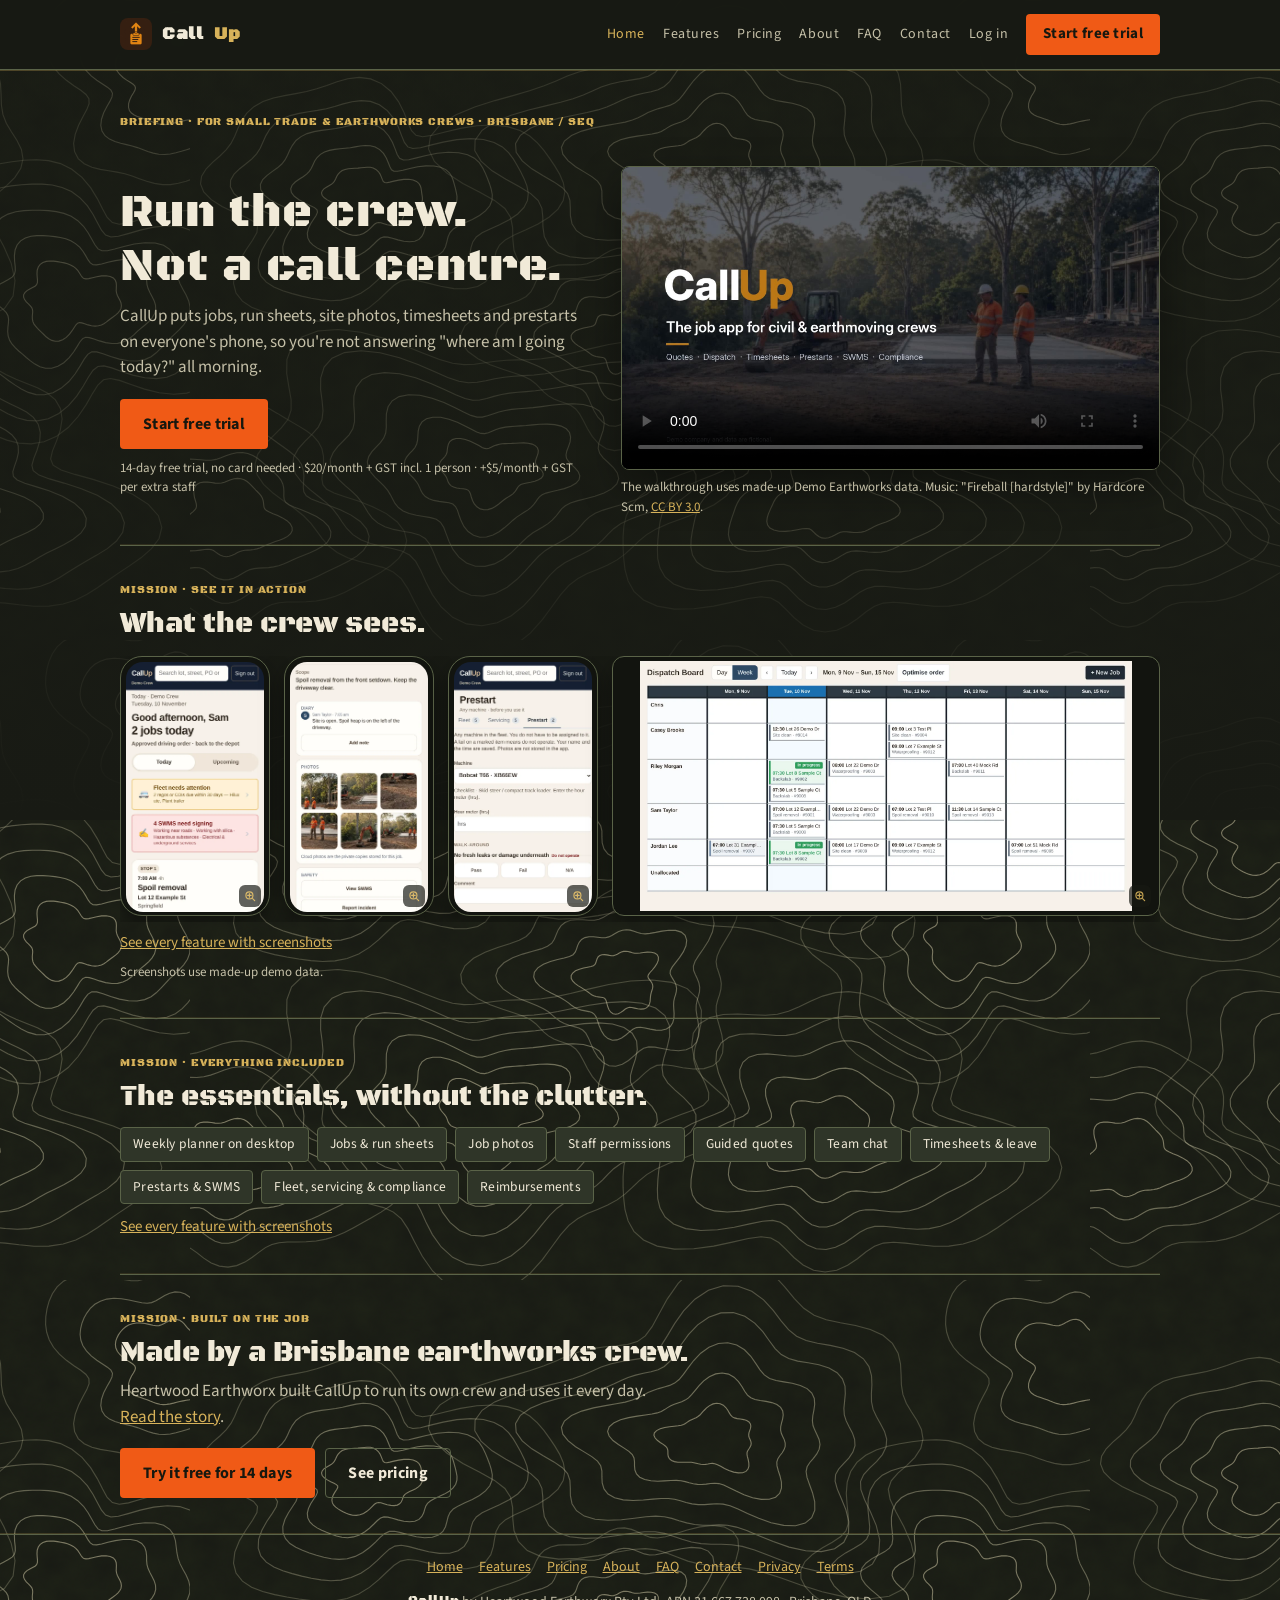
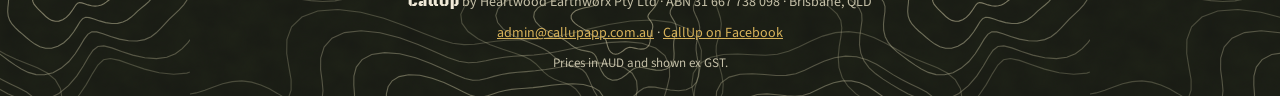
==== index.html @ 31708dbd "Swap the hero video music for a licensed hardstyle track Keep the existing 1080p picture, captions, " ====
<!doctype html><html lang="en-AU"><head><meta charset="utf-8"><meta name="viewport" content="width=device-width,initial-scale=1">
<title>CallUp | Jobs app for trade &amp; earthworks crews | Brisbane</title><meta name="description" content="Phone-first jobs app for small trade and earthworks crews in Brisbane and SEQ. Weekly planning on desktop, jobs, run sheets, photos, timesheets, prestarts and SWMS. $20/month + GST, 14-day free trial."><link rel="canonical" href="https://callupapp.com.au/">
<meta name="theme-color" content="#181a14"><link rel="icon" href="/favicon.ico" sizes="any"><link rel="icon" type="image/png" href="/favicon.png"><link rel="apple-touch-icon" href="/apple-touch-icon.png">
<meta property="og:type" content="website"><meta property="og:site_name" content="CallUp"><meta property="og:title" content="CallUp | Jobs app for trade &amp; earthworks crews | Brisbane"><meta property="og:description" content="Phone-first jobs app for small trade and earthworks crews in Brisbane and SEQ. Weekly planning on desktop, jobs, run sheets, photos, timesheets, prestarts and SWMS. $20/month + GST, 14-day free trial."><meta property="og:url" content="https://callupapp.com.au/"><meta property="og:image" content="https://callupapp.com.au/assets/og-cover.png"><meta property="og:image:width" content="1640"><meta property="og:image:height" content="624"><meta property="og:locale" content="en_AU"><meta name="twitter:card" content="summary_large_image">
<link rel="stylesheet" href="/assets/style.css?v=tactical2"></head><body>
<header><nav class="nav" aria-label="Main"><a class="brand" href="/"><img src="/assets/logo-256.png" alt="" width="32" height="32">Call<span>Up</span></a><span class="spacer"></span><button class="menu-btn" aria-expanded="false" aria-controls="navlinks" onclick="var n=document.getElementById('navlinks');n.classList.toggle('open');this.setAttribute('aria-expanded',n.classList.contains('open'))">Menu</button><div class="nav-links" id="navlinks"><a class="nav-link" href="/" aria-current=page>Home</a><a class="nav-link" href="/features/">Features</a><a class="nav-link" href="/pricing/">Pricing</a><a class="nav-link" href="/about/">About</a><a class="nav-link" href="/faq/">FAQ</a><a class="nav-link" href="/contact/">Contact</a><a class="nav-link" href="https://app.callupapp.com.au/">Log in</a><a class="btn btn-primary btn-sm" href="https://app.callupapp.com.au/">Start free trial</a></div></nav></header>
<main><div class="wrap">
<section class="hero" id="top"><p class="eyebrow">Briefing · For small trade &amp; earthworks crews · Brisbane / SEQ</p><div><h1>Run the crew.<br>Not a call centre.</h1><p class="lead">CallUp puts jobs, run sheets, site photos, timesheets and prestarts on everyone's phone, so you're not answering "where am I going today?" all morning.</p><div class="cta-row"><a class="btn btn-primary" href="https://app.callupapp.com.au/">Start free trial</a></div><p class="small-note">14-day free trial, no card needed · $20/month + GST incl. 1 person · +$5/month + GST per extra staff</p></div><div class="hero-video" id="watch"><div class="video-frame"><video controls playsinline preload="metadata" poster="/assets/callup-overview-poster.jpg" width="1920" height="1080" aria-label="CallUp overview video, two minutes 51 seconds. Uses made-up Demo Earthworks data."><source src="/assets/callup-overview.mp4?v=hardstyle1" type="video/mp4"><track kind="captions" src="/assets/callup-overview.vtt" srclang="en" label="English" default><a href="/assets/callup-overview.mp4?v=hardstyle1">Download the CallUp overview video</a>.</video></div><p class="small-note">The walkthrough uses made-up Demo Earthworks data. Music: &quot;Fireball [hardstyle]&quot; by Hardcore Scm, <a href="https://creativecommons.org/licenses/by/3.0/" rel="license">CC BY 3.0</a>.</p></div></section>
<section id="screens" class="section-rule"><p class="eyebrow">Mission · See it in action</p><h2>What the crew sees.</h2><div class="shot-row"><figure class="shot phone " data-zoom data-zoom-title="Jobs &amp; run sheets"><div class="frame"><img src="/assets/shots/today.webp" alt="CallUp screenshot. Today screen on the phone: the day's jobs in order, with fleet and SWMS reminders." width="600" height="1298" loading="lazy" decoding="async"></div><p class="feat-deep">Each job keeps the details, address and scope in one place. The day's run sheet is on every phone, in order, so the crew can see the jobs they are on and where they are going. The Today screen can also show fleet and SWMS reminders.</p></figure><figure class="shot phone " data-zoom data-zoom-title="Job photos"><div class="frame"><img src="/assets/shots/photos.webp" alt="CallUp screenshot. A job's details with its site photos." width="600" height="1298" loading="lazy" decoding="async"></div><p class="feat-deep">Take photos on site from the phone and they stay with that job, rather than in someone's camera roll. Thumbnails show on the job record, and you can tap one to open it full size.</p></figure><figure class="shot phone " data-zoom data-zoom-title="Prestarts &amp; SWMS"><div class="frame"><img src="/assets/shots/prestart.webp" alt="CallUp screenshot. Prestart checklist for a machine: pass, fail or N/A." width="600" height="1298" loading="lazy" decoding="async"></div><p class="feat-deep">Prestart checks are done in the app against a machine, with pass, fail or not applicable on each item. A fail on a marked item means do not operate. SWMS documents can be read and signed on the phone, and the records stay in one place.</p></figure><figure class="shot desk row-desk" data-zoom data-zoom-title="Weekly planner on desktop"><div class="frame"><img src="/assets/shots/planner.webp" alt="CallUp screenshot. Weekly planner on desktop: crew down the side, days across the top." width="1600" height="814" loading="lazy" decoding="async"></div><p class="feat-deep">From the office computer, the weekly planner shows the crew down the side and the days of the week across the top. You assign jobs, people and machines to each day. Changes show up on everyone's phone.</p></figure></div><p class="shots-more"><a href="/features/">See every feature with screenshots</a></p><p class="small-note shots-note">Screenshots use made-up demo data.</p></section>
<section class="section-rule"><p class="eyebrow">Mission · Everything included</p><h2>The essentials, without the clutter.</h2><ul class="feat-chips"><li><a href="/features/#planner">Weekly planner on desktop</a></li><li><a href="/features/#jobs">Jobs &amp; run sheets</a></li><li><a href="/features/#photos">Job photos</a></li><li><a href="/features/#permissions">Staff permissions</a></li><li><a href="/features/#quotes">Guided quotes</a></li><li><a href="/features/#chat">Team chat</a></li><li><a href="/features/#timesheets">Timesheets &amp; leave</a></li><li><a href="/features/#prestarts">Prestarts &amp; SWMS</a></li><li><a href="/features/#fleet">Fleet, servicing &amp; compliance</a></li><li><a href="/features/#reimbursements">Reimbursements</a></li></ul><p class="shots-more"><a href="/features/">See every feature with screenshots</a></p></section>
<section class="section-rule"><p class="eyebrow">Mission · Built on the job</p><h2>Made by a Brisbane earthworks crew.</h2><p class="lead">Heartwood Earthworx built CallUp to run its own crew and uses it every day. <a href="/about/">Read the story</a>.</p><div class="cta-row"><a class="btn btn-primary" href="https://app.callupapp.com.au/">Try it free for 14 days</a><a class="btn btn-ghost" href="/pricing/">See pricing</a></div></section></div></main>
<footer class="foot"><div class="wrap"><nav aria-label="Footer"><a href="/">Home</a><a href="/features/">Features</a><a href="/pricing/">Pricing</a><a href="/about/">About</a><a href="/faq/">FAQ</a><a href="/contact/">Contact</a><a href="/privacy/">Privacy</a><a href="/terms/">Terms</a></nav>
<p style="margin-top:14px"><strong>CallUp</strong> by Heartwood Earthworx Pty Ltd · ABN 31 667 738 098 · Brisbane, QLD</p><p><a href="mailto:admin@callupapp.com.au">admin@callupapp.com.au</a> · <a href="https://www.facebook.com/profile.php?id=61596505461475" rel="noopener">CallUp on Facebook</a></p><p class="small-note">Prices in AUD and shown ex GST.</p></div></footer>
<script src="/assets/site.js?v=hover1" defer></script></body></html>
---- assets/style.css ----
@font-face{font-family:"Black Ops One";font-style:normal;font-weight:400;font-display:swap;src:url("/assets/fonts/black-ops-one.woff2") format("woff2")}
@font-face{font-family:"Source Sans 3";font-style:normal;font-weight:400 700;font-display:swap;src:url("/assets/fonts/source-sans-3.woff2") format("woff2")}
@font-face{font-family:"Source Sans 3";font-style:italic;font-weight:400;font-display:swap;src:url("/assets/fonts/source-sans-3-italic.woff2") format("woff2")}
:root{--bg:#181a14;--panel:#24281e;--panel2:#2f3528;--line:#5a6348;--text:#f1ead8;--muted:#c5c0a8;--accent:#f05a16;--accent2:#d7b25a;--green:#8aa35a;--brass:#d7b25a;--olive:#3f4732}
*{box-sizing:border-box;margin:0;padding:0}
html{scroll-behavior:smooth}
body{background-color:var(--bg);background-image:linear-gradient(180deg,rgba(24,26,20,.42) 0%,rgba(24,26,20,.62) 520px,var(--bg) 820px),url("/assets/topo.svg"),url("/assets/camo.svg");background-repeat:no-repeat,repeat,repeat;background-size:100% 820px,900px 640px,400px 400px;background-position:top center,top center,0 0;color:var(--text);font:16px/1.5 "Source Sans 3",-apple-system,BlinkMacSystemFont,"Segoe UI",Roboto,Helvetica,Arial,sans-serif}
a{color:var(--accent2)}
img{max-width:100%;display:block}
.wrap{max-width:1080px;margin:0 auto;padding:0 20px}
section{padding:36px 0}
h1,h2,h3,.brand{font-family:"Black Ops One","Arial Black",system-ui,sans-serif;font-weight:400}h1{font-size:clamp(26px,4.4vw,40px);line-height:1.2;letter-spacing:.02em}
h2{font-size:clamp(20px,3vw,28px);line-height:1.2;margin-bottom:8px}
h3{font-size:17px;margin-bottom:6px}
.lead{color:var(--muted);font-size:17px;max-width:560px;margin-top:10px}
.center{text-align:center}.center .lead{margin-left:auto;margin-right:auto}
header{position:sticky;top:0;z-index:10;background:rgba(24,26,20,.94);border-bottom:1px solid var(--line);box-shadow:0 1px 0 rgba(215,178,90,.28);backdrop-filter:blur(8px)}
.nav{display:flex;align-items:center;gap:12px;padding:14px 20px;max-width:1080px;margin:0 auto}
.brand{display:flex;align-items:center;gap:10px;font-weight:700;font-size:19px;color:var(--text);text-decoration:none}
.brand img{width:32px;height:32px;border-radius:8px}
.brand span{color:var(--accent2)}
.nav .spacer{flex:1}
.btn{display:inline-block;padding:12px 22px;border-radius:4px;font-weight:700;font-size:16px;text-decoration:none;border:1px solid transparent;cursor:pointer;letter-spacing:.02em}
.btn-primary{background:var(--accent);color:#17180f}
.btn-primary:hover{background:#ff6d2c}
.btn-ghost{border-color:var(--line);color:var(--text)}
.btn-ghost:hover{border-color:var(--accent)}
.btn-sm{padding:8px 16px;font-size:15px}
.cta-row{display:flex;gap:10px;flex-wrap:wrap;margin-top:18px}
.hero{padding:44px 0 28px;display:grid;grid-template-columns:1.1fr .9fr;gap:32px;align-items:center}
.mock{background:var(--panel);border:1px solid var(--line);border-radius:16px;overflow:hidden;box-shadow:0 20px 60px rgba(0,0,0,.4)}
.mock-top{padding:12px 16px;border-bottom:1px solid var(--line);display:flex;justify-content:space-between;font-size:14px;color:var(--muted)}
.mock-job{padding:14px 16px;border-bottom:1px solid var(--line)}
.mock-job:last-child{border-bottom:0}
.mock-job strong{display:block;font-size:15px}
.mock-job small{color:var(--muted);font-size:13px}
.tag{display:inline-block;font-size:11px;font-weight:700;padding:2px 8px;border-radius:20px;background:var(--panel2);color:var(--accent2);margin-bottom:6px;text-transform:uppercase;letter-spacing:.5px}
.tag.green{color:var(--green)}
.grid{display:grid;grid-template-columns:repeat(3,1fr);gap:14px;margin-top:20px}
.card{background:var(--panel);border:1px solid var(--line);border-radius:14px;padding:16px}
.card p{color:var(--muted);font-size:15px}
.card .ico{font-size:26px;margin-bottom:12px}
.steps{display:grid;grid-template-columns:repeat(3,1fr);gap:20px;margin-top:32px}
.step .num{width:36px;height:36px;border-radius:50%;background:var(--accent);color:#23150a;font-weight:700;display:flex;align-items:center;justify-content:center;margin-bottom:14px}
.step p{color:var(--muted);font-size:15px}
.price{max-width:420px;margin:32px auto 0;background:var(--panel);border:1px solid var(--accent);border-radius:16px;padding:32px;text-align:center}
.price .amount{font-size:52px;font-weight:800;letter-spacing:-2px}
.price .per{color:var(--muted);margin-bottom:20px}
.price ul{list-style:none;text-align:left;margin:20px 0 28px}
.price li{padding:8px 0 8px 28px;position:relative;font-size:15px}
.price li::before{content:"✓";position:absolute;left:0;color:var(--green);font-weight:700}
.small-note{font-size:13px;color:var(--muted);margin-top:10px}
details{background:var(--panel);border:1px solid var(--line);border-radius:12px;padding:12px 16px;margin-top:8px}
summary{font-weight:600;cursor:pointer}
details p{color:var(--muted);margin-top:12px;font-size:15px}
.foot{border-top:1px solid var(--line);padding:22px 0;color:var(--muted);font-size:14px;text-align:center}
a:focus-visible,summary:focus-visible,.btn:focus-visible{outline:2px solid var(--accent2);outline-offset:3px;border-radius:6px}
@media(max-width:820px){.hero{grid-template-columns:1fr;padding:28px 0 20px;gap:20px}.grid,.steps{grid-template-columns:1fr}section{padding:28px 0}}

section{scroll-margin-top:88px}.eyebrow{color:var(--accent2);font-size:12px;font-weight:800;letter-spacing:2px;text-transform:uppercase;margin-bottom:8px}.hero h1{font-size:clamp(32px,5vw,52px)}.hero-art{padding:22px;background:linear-gradient(135deg,#3f4732,#1c2018);border:1px solid var(--line);border-radius:20px}.hero-art img{width:140px;margin:0 auto 16px;border-radius:20px}.feature-list{display:grid;gap:8px}.feature-list div{padding:9px 12px;border:1px solid #5a6348;border-radius:10px;color:var(--muted)}.feature-list strong{color:var(--text)}.video-frame{border:1px solid var(--line);border-radius:16px;overflow:hidden;margin-top:14px;background:#000}video{display:block;width:100%;aspect-ratio:16/9}.pricing-layout{display:grid;grid-template-columns:1fr 1fr;gap:28px;align-items:start;margin-top:12px}.price{max-width:none;margin:0;text-align:left}.price .amount{font-size:42px}.pill{display:inline-block;background:#3f4732;color:var(--accent2);border-radius:20px;padding:4px 10px;font-size:13px;margin-bottom:10px}.calc{background:var(--panel2);border-radius:12px;padding:14px;margin:14px 0}label{display:block;font-size:15px;font-weight:600}input{width:100%;padding:12px;margin:10px 0;background:var(--bg);color:var(--text);border:1px solid #6b7554;border-radius:8px;font:inherit}input:focus-visible{outline:2px solid var(--accent)}.line-item{display:flex;justify-content:space-between;gap:12px;font-size:15px;padding:7px 0;color:var(--muted)}.line-item.total{border-top:1px solid #5a6348;margin-top:8px;padding-top:14px;font-size:20px;color:var(--text);font-weight:700}.wide{width:100%;text-align:center}.draft-note{border-left:3px solid var(--accent);padding:10px 14px;background:var(--panel);margin-top:20px;font-size:14px;color:var(--muted)}.payment-note{margin-top:12px;font-size:14px;color:var(--muted)}.section-rule{border-top:1px solid var(--line)}.nav-link{font-size:14px;color:var(--muted);text-decoration:none}.faq-layout{max-width:800px}.foot p+p{margin-top:10px}@media(max-width:650px){.pricing-layout{grid-template-columns:1fr;gap:16px}.nav{gap:10px;padding:12px 16px}.nav-link{display:none}.nav .btn{padding:9px 12px;font-size:13px}.brand{font-size:17px}.brand img{width:28px;height:28px}.hero-art{padding:16px}.price{padding:20px}.hero{gap:18px}.hero-art img{width:96px}.lead{font-size:16px}.cta-row .btn{width:100%;text-align:center}}@media(prefers-reduced-motion:reduce){html{scroll-behavior:auto}}
.nav{flex-wrap:wrap}.nav-links{display:flex;gap:18px;align-items:center}.menu-btn{display:none;background:none;border:1px solid var(--line);color:var(--text);border-radius:8px;padding:8px 12px;font:inherit}
@media(max-width:650px){.menu-btn{display:block}.nav-links{display:none;width:100%;flex-direction:column;align-items:flex-start;padding-top:10px}.nav-links.open{display:flex}.nav-links .nav-link{display:block;font-size:16px}}
.nav-link[aria-current=page]{color:var(--accent2)}
.feature-sec{padding:28px 0;border-top:1px solid var(--line)}.feature-sec p{color:var(--muted);max-width:680px}.feature-sec ul{color:var(--muted);margin:12px 0 0 22px}
.legal h2{font-size:20px;margin-top:22px}.legal p,.legal li{color:var(--muted);max-width:760px}.legal ul{margin-left:22px}
.foot nav a{margin:0 8px}textarea{width:100%;padding:12px;margin:10px 0;background:var(--bg);color:var(--text);border:1px solid #6b7554;border-radius:8px;font:inherit;min-height:110px}
.page-head{padding:32px 0 12px}
/* App screenshots */
.shot{margin:0}
.shot .frame{background:#12140f;border:1px solid var(--line);overflow:hidden;box-shadow:0 10px 24px rgba(0,0,0,.4)}
.shot.phone .frame{border-radius:22px;padding:5px}
.shot.phone .frame img{border-radius:17px;width:100%;height:auto;display:block}
.shot.desk .frame{border-radius:12px;padding:5px}
.shot.desk .frame img{border-radius:8px;width:100%;height:auto;display:block}
.shot figcaption{color:var(--muted);font-size:13px;line-height:1.4;margin-top:8px;text-align:center}
.shots-note{margin-top:8px}
.shots-more{margin-top:10px;font-size:15px}

/* Home: one compact screenshot row */
.shot-row{display:flex;gap:14px;align-items:stretch;margin-top:16px;overflow-x:auto;scroll-snap-type:x mandatory;padding-bottom:6px;-webkit-overflow-scrolling:touch}
.shot-row .shot.phone{flex:0 0 150px;scroll-snap-align:start}
.shot-row .shot.phone .frame{max-height:260px}
.shot-row .shot.phone .frame img{width:100%;height:250px;object-fit:cover;object-position:top center}
.shot-row .shot.row-desk{flex:1 1 280px;min-width:240px;scroll-snap-align:start;display:flex;flex-direction:column}
.shot-row .shot.row-desk .frame{flex:1;display:flex;align-items:center;max-height:260px}
.shot-row .shot.row-desk .frame img{max-height:250px;width:100%;height:auto;object-fit:contain}

/* Features: compact card grid */
.feat-grid{display:grid;grid-template-columns:repeat(3,minmax(0,1fr));gap:14px;margin:8px 0 12px}
.feat-card{background:var(--panel);border:1px solid var(--line);border-radius:14px;padding:12px 12px 14px;display:flex;flex-direction:column;gap:8px;scroll-margin-top:88px}
.feat-card h2{font-size:17px;margin:0;line-height:1.25}
.feat-card p{color:var(--muted);font-size:13.5px;line-height:1.4;margin:0}
.feat-card.wide{grid-column:1/-1}
.feat-shots{display:flex;justify-content:center}
.feat-shots .shot.phone{width:100%;max-width:170px}
.feat-shots .shot.phone .frame{max-height:200px;margin:0 auto}
.feat-shots .shot.phone .frame img{width:100%;height:190px;object-fit:cover;object-position:top center}
.feat-shots.pair{display:grid;grid-template-columns:1fr 1fr;gap:8px;width:100%}
.feat-shots.pair .shot.phone{max-width:none}
.feat-shots.pair .shot.phone .frame img{height:170px}
.feat-shots.desk .shot.desk{width:100%}
.feat-shots.desk .shot.desk .frame{max-height:260px}
.feat-shots.desk .shot.desk .frame img{max-height:250px;width:100%;object-fit:contain;object-position:top center}
.feat-cta{padding:8px 0 20px}

.feat-chips{display:flex;flex-wrap:wrap;gap:8px;list-style:none;margin:14px 0 12px;padding:0}
.feat-chips a{display:block;background:var(--panel);border:1px solid var(--line);border-radius:999px;padding:6px 12px;color:var(--text);text-decoration:none;font-size:13.5px}
.feat-chips a:hover{border-color:var(--accent);color:var(--accent2)}

@media(max-width:820px){
.feat-grid{grid-template-columns:repeat(2,minmax(0,1fr));gap:12px}
.shot-row .shot.phone{flex:0 0 140px}
.shot-row .shot.phone .frame img{height:230px}
.shot-row .shot.row-desk{flex:0 0 70%;min-width:220px}
.feat-shots .shot.phone .frame img{height:170px}
.feat-shots.pair .shot.phone .frame img{height:150px}
.feat-shots.desk .shot.desk .frame img{max-height:180px}
}
@media(max-width:480px){
.feat-grid{gap:10px}
.feat-card{padding:10px 10px 12px}
.feat-card h2{font-size:15px}
.feat-card p{font-size:12.5px}
.feat-shots .shot.phone .frame{max-height:170px}
.feat-shots .shot.phone .frame img{height:160px}
.feat-shots.pair .shot.phone .frame img{height:140px}
.shot-row .shot.phone{flex:0 0 130px}
.shot-row .shot.phone .frame img{height:220px}
}
.foot nav{display:flex;flex-wrap:wrap;justify-content:center;row-gap:6px}

/* Hidden until hover, focus or tap. Must not add height at rest. */
.feat-deep{position:absolute;width:1px;height:1px;padding:0;margin:-1px;overflow:hidden;clip:rect(0,0,0,0);white-space:nowrap;border:0}

/* Discoverable enlarge affordance */
.shot .frame{position:relative;cursor:zoom-in}
.shot .frame::after{content:"";position:absolute;right:8px;bottom:8px;width:22px;height:22px;border-radius:6px;background:rgba(24,26,20,.76) url("data:image/svg+xml;utf8,<svg xmlns='http://www.w3.org/2000/svg' viewBox='0 0 24 24' fill='none' stroke='%23d7b25a' stroke-width='2' stroke-linecap='round' stroke-linejoin='round'><circle cx='11' cy='11' r='6'/><path d='M20 20l-3.5-3.5M11 8v6M8 11h6'/></svg>") center/14px no-repeat;pointer-events:none;opacity:.9}
[data-zoom]{cursor:zoom-in}
[data-zoom]:focus-visible{outline:2px solid var(--accent2);outline-offset:3px;border-radius:14px}

.zoom-back{position:fixed;inset:0;z-index:30;background:rgba(10,12,8,.62);opacity:0;pointer-events:none;border:0;padding:0}
.zoom-back.on{opacity:1}
.zoom-back.on.clickable{pointer-events:auto}
.zoom-pop{position:fixed;z-index:40;width:min(400px,calc(100vw - 24px));max-height:calc(100vh - 24px);overflow:auto;background:var(--panel);border:1px solid var(--line);border-radius:16px;padding:14px;box-shadow:0 24px 64px rgba(0,0,0,.55);color:var(--text);opacity:0;transform:scale(.92);pointer-events:none;transform-origin:center center}
.zoom-pop.on{opacity:1;transform:scale(1);pointer-events:auto}
.zoom-pop.is-desk{width:min(920px,calc(100vw - 24px))}
.zoom-pop.is-pair{width:min(640px,calc(100vw - 24px))}
.zoom-pop .zoom-shots{display:flex;justify-content:center;gap:10px;margin-bottom:10px}
.zoom-pop .zoom-shots.is-pair{display:grid;grid-template-columns:1fr 1fr}
.zoom-pop .zoom-shots img{width:100%;height:auto;max-height:min(48vh,480px);object-fit:contain;border-radius:14px;background:#12140f;border:1px solid var(--line)}
.zoom-pop.is-desk .zoom-shots img{max-height:min(46vh,480px);border-radius:10px}
.zoom-pop h3{font-size:17px;line-height:1.25;margin:0 36px 6px 0}
.zoom-pop .zoom-text{color:var(--muted);font-size:14px;line-height:1.45;margin:0}
.zoom-close{position:absolute;top:8px;right:8px;width:36px;height:36px;border:0;border-radius:8px;background:var(--panel2);color:var(--text);font:inherit;font-size:22px;line-height:1;cursor:pointer}
.zoom-close:hover,.zoom-close:focus-visible{background:#3f4732;color:var(--accent2);outline:2px solid var(--accent2);outline-offset:2px}

@media(min-width:720px){
.zoom-pop:not(.is-desk):not(.is-pair){width:min(680px,calc(100vw - 24px));display:grid;grid-template-columns:240px 1fr;gap:4px 18px;align-items:start}
.zoom-pop:not(.is-desk):not(.is-pair) .zoom-shots{grid-row:1/span 3;margin:0}
.zoom-pop:not(.is-desk):not(.is-pair) .zoom-shots img{max-height:min(70vh,580px)}
.zoom-pop:not(.is-desk):not(.is-pair) h3{margin-top:28px}
}

@media(prefers-reduced-motion:reduce){
.zoom-back,.zoom-pop{transition:none;transform:none}
}
@media(hover:hover) and (pointer:fine){
.zoom-back,.zoom-pop{transition:opacity .18s ease,transform .18s ease}
.feat-card:hover,.shot-row .shot:hover{border-color:var(--accent)}
.feat-card:hover .frame::after,.shot-row .shot:hover .frame::after{background-color:rgba(240,90,22,.9)}
}

/* Overview video in the hero */
.video-frame{box-shadow:0 16px 40px rgba(0,0,0,.35)}
.video-frame video{display:block;width:100%;height:auto;max-width:100%;aspect-ratio:16/9;background:#000}
.hero-video{min-width:0}
.hero .video-frame{margin-top:0}
.hero-video .small-note{margin-top:8px}
@media(min-width:821px){
.hero{grid-template-columns:1fr 1.15fr;align-items:center}
.hero>.eyebrow{grid-column:1/-1;margin-bottom:4px}
}


/* Tactical theme: typography, dog-tags, chevrons, briefing details */
.brand{font-size:18px;letter-spacing:.04em}
.brand span{color:var(--brass)}
.eyebrow{color:var(--brass);font-family:"Black Ops One","Arial Black",system-ui,sans-serif;font-size:11px;font-weight:400;letter-spacing:.08em;text-transform:uppercase;margin-bottom:8px}
.hero h1{font-size:clamp(28px,4.4vw,46px);line-height:1.18}
.menu-btn{border-radius:4px;border-color:var(--line);letter-spacing:.08em;text-transform:uppercase;font-size:12px}
.nav-link{letter-spacing:.04em}

/* Hero sits on the map texture; a soft olive wash keeps type readable */
.hero{position:relative}
.video-frame{border:1px solid var(--line);border-radius:8px;box-shadow:0 16px 40px rgba(0,0,0,.4),inset 0 0 0 1px rgba(215,178,90,.15)}

/* Dog-tag price card */
.price{background:linear-gradient(180deg,rgba(215,178,90,.14),transparent 32%),linear-gradient(180deg,#33392b,#24281e);border:2px solid #b8943f;border-radius:20px;box-shadow:inset 0 1px 0 rgba(255,236,180,.22),inset 0 -1px 0 rgba(0,0,0,.35),0 10px 28px rgba(0,0,0,.35);position:relative}
.price::before{content:"";display:block;width:16px;height:16px;margin:0 auto 12px;border-radius:50%;background:var(--bg);box-shadow:inset 0 0 0 2px #b8943f,0 0 0 3px #2c3224}
.pricing-layout .price::before{margin:0 auto 12px}
.price .amount{font-family:"Black Ops One","Arial Black",system-ui,sans-serif;font-weight:400;letter-spacing:.02em}
.pill{background:#3f4732;color:var(--brass);border:1px solid #b8943f;border-radius:4px;letter-spacing:.08em;text-transform:uppercase;font-size:11px;font-weight:700;padding:4px 10px}
.calc{background:var(--panel2);border:1px solid var(--line);border-radius:8px}

/* Feature cards as stamped badges */
.feat-card{border-radius:12px;border:1px solid var(--line);background:linear-gradient(180deg,rgba(215,178,90,.07),transparent 42%),var(--panel);box-shadow:inset 0 1px 0 rgba(215,178,90,.14),0 6px 18px rgba(0,0,0,.25)}
.feat-card h2{letter-spacing:.03em}
.card{border-radius:12px;border:1px solid var(--line);background:linear-gradient(180deg,rgba(215,178,90,.07),transparent 42%),var(--panel);box-shadow:inset 0 1px 0 rgba(215,178,90,.14)}
.feat-chips a{border-radius:4px;background:var(--panel2);border:1px solid var(--line);letter-spacing:.02em}
.feat-chips a:hover{border-color:var(--brass);color:var(--brass)}

/* Rank-chevron bullets */
.price li{padding-left:30px}
.price li::before{content:"";position:absolute;left:0;top:11px;width:14px;height:14px;background:url("data:image/svg+xml;utf8,<svg xmlns='http://www.w3.org/2000/svg' viewBox='0 0 12 12' fill='none' stroke='%23d7b25a' stroke-width='1.8' stroke-linecap='square' stroke-linejoin='miter'><path d='M1 2l4 4-4 4'/><path d='M6 2l4 4-4 4'/></svg>") center/14px no-repeat;font-weight:inherit;color:transparent}
.legal ul,.feature-sec ul{list-style:none;margin-left:0;padding-left:0}
.legal li,.feature-sec li{position:relative;padding-left:26px;margin:6px 0}
.legal li::before,.feature-sec li::before{content:"";position:absolute;left:0;top:.45em;width:14px;height:14px;background:url("data:image/svg+xml;utf8,<svg xmlns='http://www.w3.org/2000/svg' viewBox='0 0 12 12' fill='none' stroke='%23d7b25a' stroke-width='1.8' stroke-linecap='square' stroke-linejoin='miter'><path d='M1 2l4 4-4 4'/><path d='M6 2l4 4-4 4'/></svg>") center/14px no-repeat}

details{border-radius:8px;border:1px solid var(--line);background:linear-gradient(180deg,rgba(215,178,90,.06),transparent 50%),var(--panel);box-shadow:inset 4px 0 0 var(--brass)}
summary{font-weight:700;letter-spacing:.01em}
.foot{border-top:1px solid var(--line);box-shadow:0 -1px 0 rgba(215,178,90,.2)}
.foot strong{font-family:"Black Ops One","Arial Black",system-ui,sans-serif;font-weight:400;letter-spacing:.04em;color:var(--text)}
.section-rule{border-top:1px solid var(--line);box-shadow:0 -1px 0 rgba(215,178,90,.12)}
.shot .frame{border-color:var(--line)}
.zoom-pop{border-radius:12px;border-color:var(--line)}
input,textarea{border-radius:4px;border-color:#6b7554}
.btn-ghost{border-radius:4px}

@media(max-width:650px){
.hero h1{font-size:clamp(26px,8.2vw,34px)}
.brand{font-size:16px}
.eyebrow{letter-spacing:.06em;font-size:10px}
}
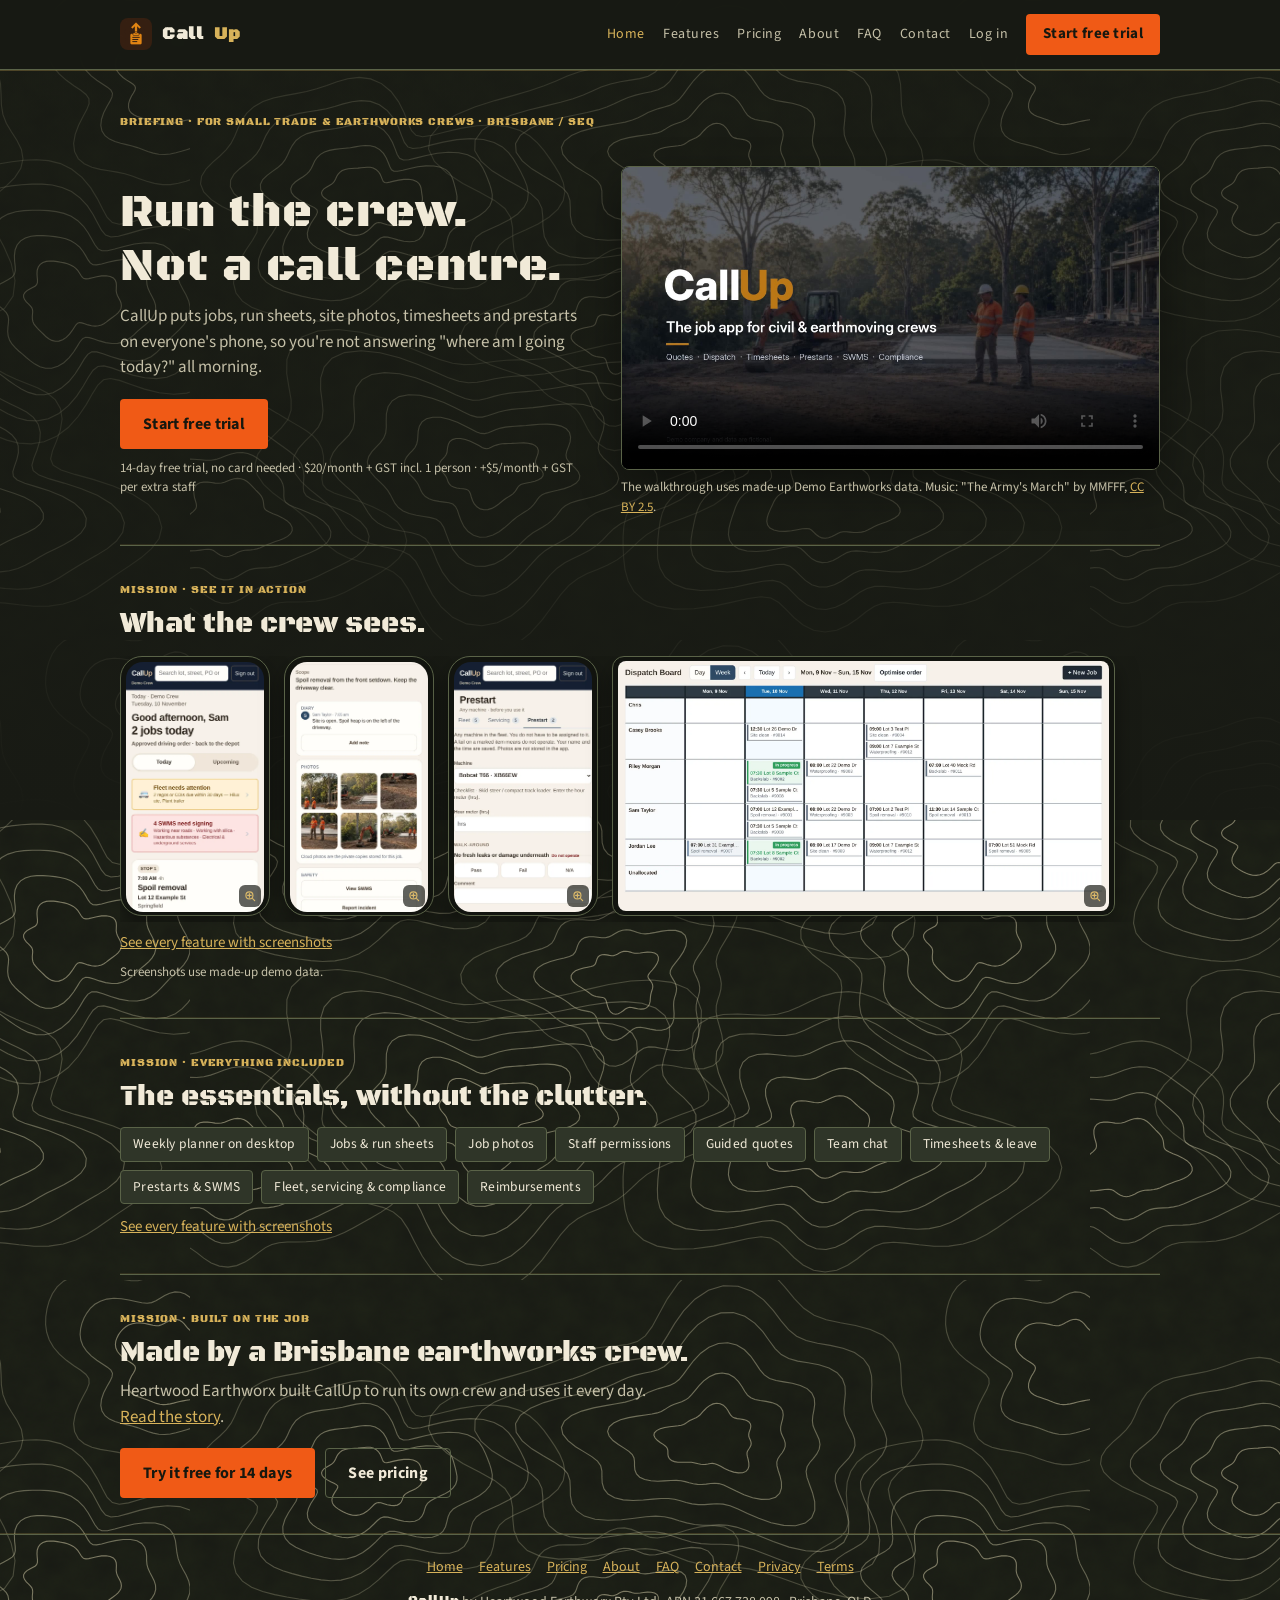
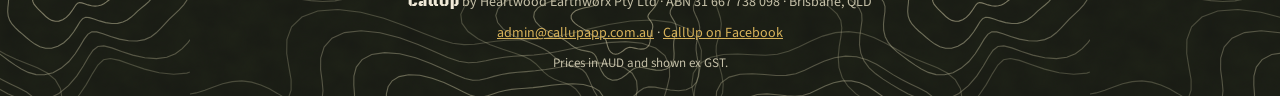
==== commit 2e02c3e6: "Fix overview voiceover, swap in a military bed, and open screenshots on click Respell CallUp, SWMS, " ====
--- a/index.html
+++ b/index.html
@@ -2,13 +2,13 @@
 <title>CallUp | Jobs app for trade &amp; earthworks crews | Brisbane</title><meta name="description" content="Phone-first jobs app for small trade and earthworks crews in Brisbane and SEQ. Weekly planning on desktop, jobs, run sheets, photos, timesheets, prestarts and SWMS. $20/month + GST, 14-day free trial."><link rel="canonical" href="https://callupapp.com.au/">
 <meta name="theme-color" content="#181a14"><link rel="icon" href="/favicon.ico" sizes="any"><link rel="icon" type="image/png" href="/favicon.png"><link rel="apple-touch-icon" href="/apple-touch-icon.png">
 <meta property="og:type" content="website"><meta property="og:site_name" content="CallUp"><meta property="og:title" content="CallUp | Jobs app for trade &amp; earthworks crews | Brisbane"><meta property="og:description" content="Phone-first jobs app for small trade and earthworks crews in Brisbane and SEQ. Weekly planning on desktop, jobs, run sheets, photos, timesheets, prestarts and SWMS. $20/month + GST, 14-day free trial."><meta property="og:url" content="https://callupapp.com.au/"><meta property="og:image" content="https://callupapp.com.au/assets/og-cover.png"><meta property="og:image:width" content="1640"><meta property="og:image:height" content="624"><meta property="og:locale" content="en_AU"><meta name="twitter:card" content="summary_large_image">
-<link rel="stylesheet" href="/assets/style.css?v=tactical2"></head><body>
+<link rel="stylesheet" href="/assets/style.css?v=click1"></head><body>
 <header><nav class="nav" aria-label="Main"><a class="brand" href="/"><img src="/assets/logo-256.png" alt="" width="32" height="32">Call<span>Up</span></a><span class="spacer"></span><button class="menu-btn" aria-expanded="false" aria-controls="navlinks" onclick="var n=document.getElementById('navlinks');n.classList.toggle('open');this.setAttribute('aria-expanded',n.classList.contains('open'))">Menu</button><div class="nav-links" id="navlinks"><a class="nav-link" href="/" aria-current=page>Home</a><a class="nav-link" href="/features/">Features</a><a class="nav-link" href="/pricing/">Pricing</a><a class="nav-link" href="/about/">About</a><a class="nav-link" href="/faq/">FAQ</a><a class="nav-link" href="/contact/">Contact</a><a class="nav-link" href="https://app.callupapp.com.au/">Log in</a><a class="btn btn-primary btn-sm" href="https://app.callupapp.com.au/">Start free trial</a></div></nav></header>
 <main><div class="wrap">
-<section class="hero" id="top"><p class="eyebrow">Briefing · For small trade &amp; earthworks crews · Brisbane / SEQ</p><div><h1>Run the crew.<br>Not a call centre.</h1><p class="lead">CallUp puts jobs, run sheets, site photos, timesheets and prestarts on everyone's phone, so you're not answering "where am I going today?" all morning.</p><div class="cta-row"><a class="btn btn-primary" href="https://app.callupapp.com.au/">Start free trial</a></div><p class="small-note">14-day free trial, no card needed · $20/month + GST incl. 1 person · +$5/month + GST per extra staff</p></div><div class="hero-video" id="watch"><div class="video-frame"><video controls playsinline preload="metadata" poster="/assets/callup-overview-poster.jpg" width="1920" height="1080" aria-label="CallUp overview video, two minutes 51 seconds. Uses made-up Demo Earthworks data."><source src="/assets/callup-overview.mp4?v=hardstyle1" type="video/mp4"><track kind="captions" src="/assets/callup-overview.vtt" srclang="en" label="English" default><a href="/assets/callup-overview.mp4?v=hardstyle1">Download the CallUp overview video</a>.</video></div><p class="small-note">The walkthrough uses made-up Demo Earthworks data. Music: &quot;Fireball [hardstyle]&quot; by Hardcore Scm, <a href="https://creativecommons.org/licenses/by/3.0/" rel="license">CC BY 3.0</a>.</p></div></section>
-<section id="screens" class="section-rule"><p class="eyebrow">Mission · See it in action</p><h2>What the crew sees.</h2><div class="shot-row"><figure class="shot phone " data-zoom data-zoom-title="Jobs &amp; run sheets"><div class="frame"><img src="/assets/shots/today.webp" alt="CallUp screenshot. Today screen on the phone: the day's jobs in order, with fleet and SWMS reminders." width="600" height="1298" loading="lazy" decoding="async"></div><p class="feat-deep">Each job keeps the details, address and scope in one place. The day's run sheet is on every phone, in order, so the crew can see the jobs they are on and where they are going. The Today screen can also show fleet and SWMS reminders.</p></figure><figure class="shot phone " data-zoom data-zoom-title="Job photos"><div class="frame"><img src="/assets/shots/photos.webp" alt="CallUp screenshot. A job's details with its site photos." width="600" height="1298" loading="lazy" decoding="async"></div><p class="feat-deep">Take photos on site from the phone and they stay with that job, rather than in someone's camera roll. Thumbnails show on the job record, and you can tap one to open it full size.</p></figure><figure class="shot phone " data-zoom data-zoom-title="Prestarts &amp; SWMS"><div class="frame"><img src="/assets/shots/prestart.webp" alt="CallUp screenshot. Prestart checklist for a machine: pass, fail or N/A." width="600" height="1298" loading="lazy" decoding="async"></div><p class="feat-deep">Prestart checks are done in the app against a machine, with pass, fail or not applicable on each item. A fail on a marked item means do not operate. SWMS documents can be read and signed on the phone, and the records stay in one place.</p></figure><figure class="shot desk row-desk" data-zoom data-zoom-title="Weekly planner on desktop"><div class="frame"><img src="/assets/shots/planner.webp" alt="CallUp screenshot. Weekly planner on desktop: crew down the side, days across the top." width="1600" height="814" loading="lazy" decoding="async"></div><p class="feat-deep">From the office computer, the weekly planner shows the crew down the side and the days of the week across the top. You assign jobs, people and machines to each day. Changes show up on everyone's phone.</p></figure></div><p class="shots-more"><a href="/features/">See every feature with screenshots</a></p><p class="small-note shots-note">Screenshots use made-up demo data.</p></section>
+<section class="hero" id="top"><p class="eyebrow">Briefing · For small trade &amp; earthworks crews · Brisbane / SEQ</p><div><h1>Run the crew.<br>Not a call centre.</h1><p class="lead">CallUp puts jobs, run sheets, site photos, timesheets and prestarts on everyone's phone, so you're not answering "where am I going today?" all morning.</p><div class="cta-row"><a class="btn btn-primary" href="https://app.callupapp.com.au/">Start free trial</a></div><p class="small-note">14-day free trial, no card needed · $20/month + GST incl. 1 person · +$5/month + GST per extra staff</p></div><div class="hero-video" id="watch"><div class="video-frame"><video controls playsinline preload="metadata" poster="/assets/callup-overview-poster.jpg" width="1920" height="1080" aria-label="CallUp overview video, two minutes 51 seconds. Uses made-up Demo Earthworks data."><source src="/assets/callup-overview.mp4?v=military1" type="video/mp4"><track kind="captions" src="/assets/callup-overview.vtt" srclang="en" label="English" default><a href="/assets/callup-overview.mp4?v=military1">Download the CallUp overview video</a>.</video></div><p class="small-note">The walkthrough uses made-up Demo Earthworks data. Music: &quot;The Army's March&quot; by MMFFF, <a href="https://creativecommons.org/licenses/by/2.5/" rel="license">CC BY 2.5</a>.</p></div></section>
+<section id="screens" class="section-rule"><p class="eyebrow">Mission · See it in action</p><h2>What the crew sees.</h2><div class="shot-row"><figure class="shot phone "><button type="button" class="shot-toggle" data-zoom data-zoom-title="Jobs &amp; run sheets" aria-expanded="false" aria-haspopup="dialog" aria-label="Jobs &amp; run sheets"><div class="frame"><img src="/assets/shots/today.webp" alt="CallUp screenshot. Today screen on the phone: the day's jobs in order, with fleet and SWMS reminders." width="600" height="1298" loading="lazy" decoding="async"></div></button><p class="feat-deep">Each job keeps the details, address and scope in one place. The day's run sheet is on every phone, in order, so the crew can see the jobs they are on and where they are going. The Today screen can also show fleet and SWMS reminders.</p></figure><figure class="shot phone "><button type="button" class="shot-toggle" data-zoom data-zoom-title="Job photos" aria-expanded="false" aria-haspopup="dialog" aria-label="Job photos"><div class="frame"><img src="/assets/shots/photos.webp" alt="CallUp screenshot. A job's details with its site photos." width="600" height="1298" loading="lazy" decoding="async"></div></button><p class="feat-deep">Take photos on site from the phone and they stay with that job, rather than in someone's camera roll. Thumbnails show on the job record, and you can tap one to open it full size.</p></figure><figure class="shot phone "><button type="button" class="shot-toggle" data-zoom data-zoom-title="Prestarts &amp; SWMS" aria-expanded="false" aria-haspopup="dialog" aria-label="Prestarts &amp; SWMS"><div class="frame"><img src="/assets/shots/prestart.webp" alt="CallUp screenshot. Prestart checklist for a machine: pass, fail or N/A." width="600" height="1298" loading="lazy" decoding="async"></div></button><p class="feat-deep">Prestart checks are done in the app against a machine, with pass, fail or not applicable on each item. A fail on a marked item means do not operate. SWMS documents can be read and signed on the phone, and the records stay in one place.</p></figure><figure class="shot desk row-desk"><button type="button" class="shot-toggle" data-zoom data-zoom-title="Weekly planner on desktop" aria-expanded="false" aria-haspopup="dialog" aria-label="Weekly planner on desktop"><div class="frame"><img src="/assets/shots/planner.webp" alt="CallUp screenshot. Weekly planner on desktop: crew down the side, days across the top." width="1600" height="814" loading="lazy" decoding="async"></div></button><p class="feat-deep">From the office computer, the weekly planner shows the crew down the side and the days of the week across the top. You assign jobs, people and machines to each day. Changes show up on everyone's phone.</p></figure></div><p class="shots-more"><a href="/features/">See every feature with screenshots</a></p><p class="small-note shots-note">Screenshots use made-up demo data.</p></section>
 <section class="section-rule"><p class="eyebrow">Mission · Everything included</p><h2>The essentials, without the clutter.</h2><ul class="feat-chips"><li><a href="/features/#planner">Weekly planner on desktop</a></li><li><a href="/features/#jobs">Jobs &amp; run sheets</a></li><li><a href="/features/#photos">Job photos</a></li><li><a href="/features/#permissions">Staff permissions</a></li><li><a href="/features/#quotes">Guided quotes</a></li><li><a href="/features/#chat">Team chat</a></li><li><a href="/features/#timesheets">Timesheets &amp; leave</a></li><li><a href="/features/#prestarts">Prestarts &amp; SWMS</a></li><li><a href="/features/#fleet">Fleet, servicing &amp; compliance</a></li><li><a href="/features/#reimbursements">Reimbursements</a></li></ul><p class="shots-more"><a href="/features/">See every feature with screenshots</a></p></section>
 <section class="section-rule"><p class="eyebrow">Mission · Built on the job</p><h2>Made by a Brisbane earthworks crew.</h2><p class="lead">Heartwood Earthworx built CallUp to run its own crew and uses it every day. <a href="/about/">Read the story</a>.</p><div class="cta-row"><a class="btn btn-primary" href="https://app.callupapp.com.au/">Try it free for 14 days</a><a class="btn btn-ghost" href="/pricing/">See pricing</a></div></section></div></main>
 <footer class="foot"><div class="wrap"><nav aria-label="Footer"><a href="/">Home</a><a href="/features/">Features</a><a href="/pricing/">Pricing</a><a href="/about/">About</a><a href="/faq/">FAQ</a><a href="/contact/">Contact</a><a href="/privacy/">Privacy</a><a href="/terms/">Terms</a></nav>
 <p style="margin-top:14px"><strong>CallUp</strong> by Heartwood Earthworx Pty Ltd · ABN 31 667 738 098 · Brisbane, QLD</p><p><a href="mailto:admin@callupapp.com.au">admin@callupapp.com.au</a> · <a href="https://www.facebook.com/profile.php?id=61596505461475" rel="noopener">CallUp on Facebook</a></p><p class="small-note">Prices in AUD and shown ex GST.</p></div></footer>
-<script src="/assets/site.js?v=hover1" defer></script></body></html>+<script src="/assets/site.js?v=click1" defer></script></body></html>
--- a/assets/style.css
+++ b/assets/style.css
@@ -166,9 +166,13 @@
 }
 @media(hover:hover) and (pointer:fine){
 .zoom-back,.zoom-pop{transition:opacity .18s ease,transform .18s ease}
-.feat-card:hover,.shot-row .shot:hover{border-color:var(--accent)}
-.feat-card:hover .frame::after,.shot-row .shot:hover .frame::after{background-color:rgba(240,90,22,.9)}
-}
+}
+/* Click/tap to enlarge: real buttons, no hover-open */
+.shot-toggle,.feat-toggle{display:block;width:100%;margin:0;padding:0;border:0;background:transparent;color:inherit;font:inherit;text-align:inherit;cursor:pointer;border-radius:inherit}
+.feat-toggle{display:flex;flex-direction:column;gap:8px;flex:1;min-width:0}
+.shot-row .shot.row-desk .shot-toggle{display:flex;flex-direction:column;flex:1;height:100%;min-width:0}
+.shot-toggle:focus-visible,.feat-toggle:focus-visible{outline:2px solid var(--accent2);outline-offset:3px;border-radius:14px}
+
 
 /* Overview video in the hero */
 .video-frame{box-shadow:0 16px 40px rgba(0,0,0,.35)}
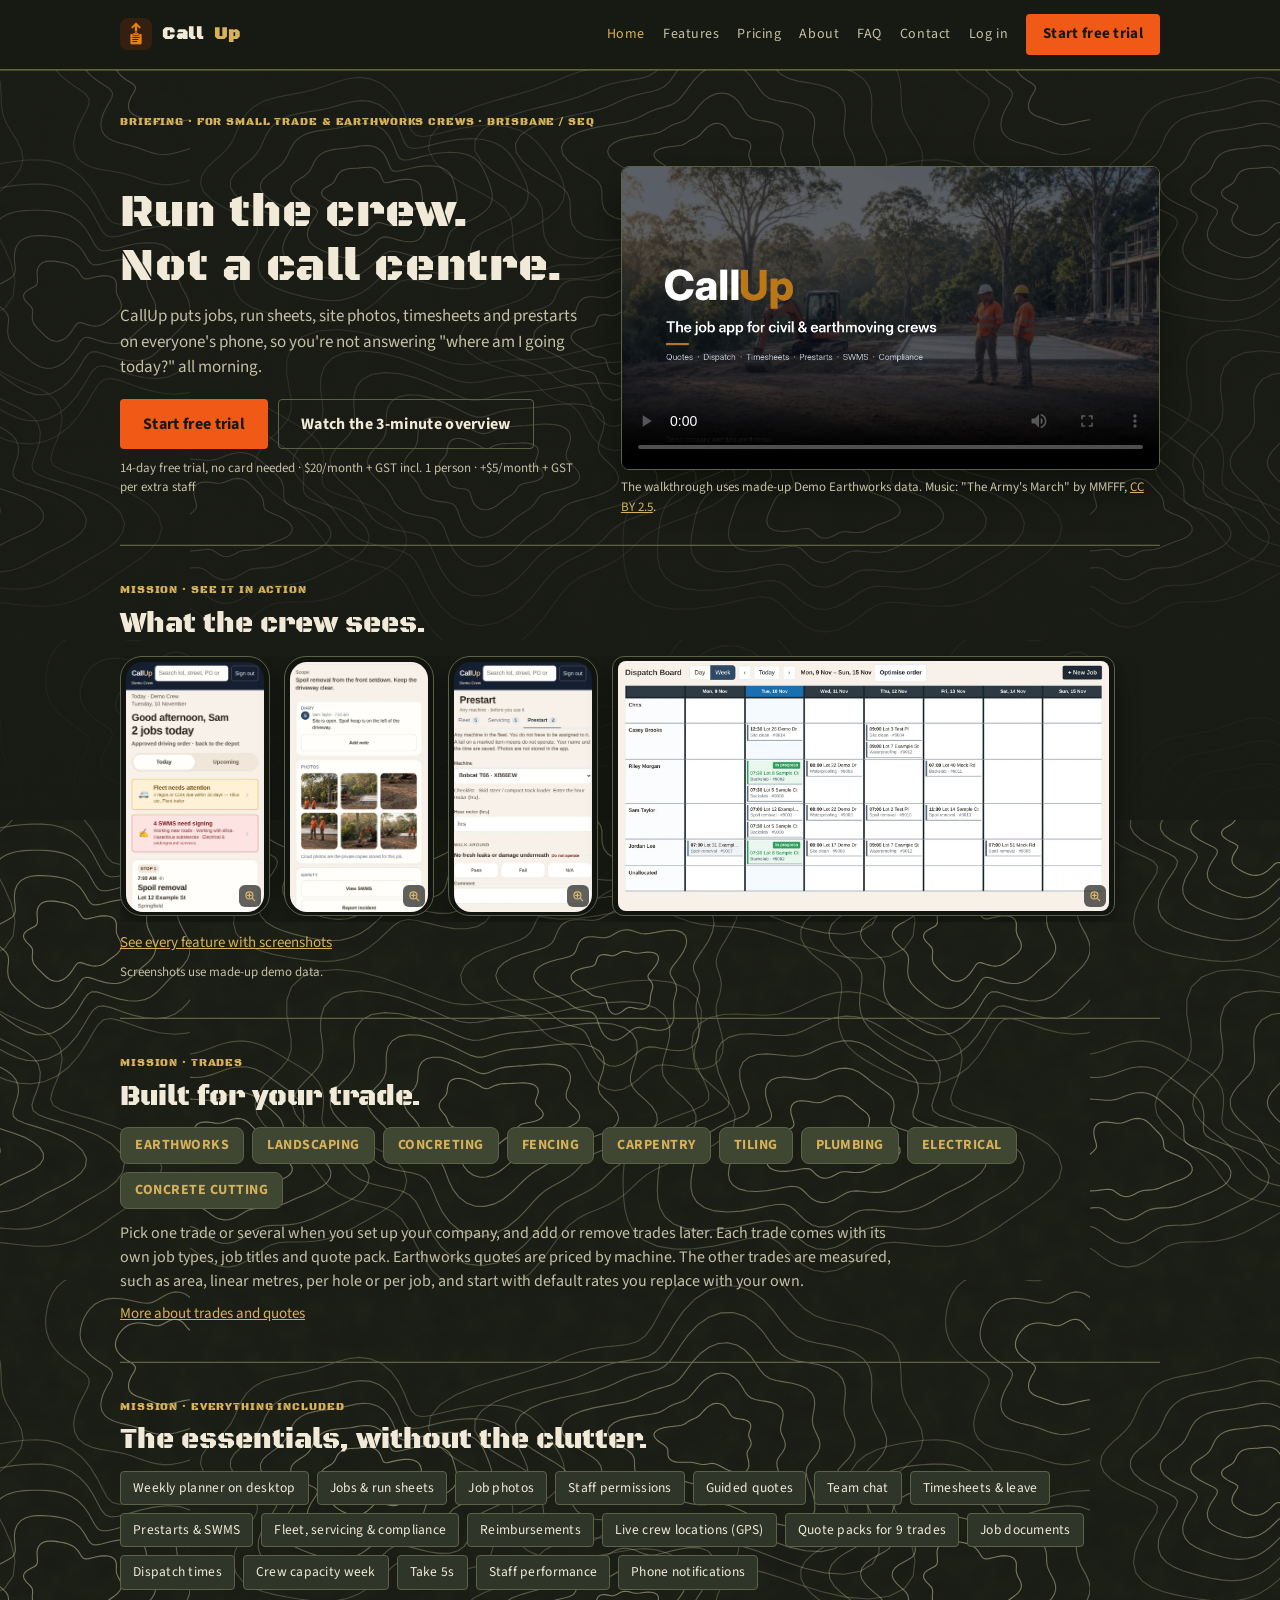
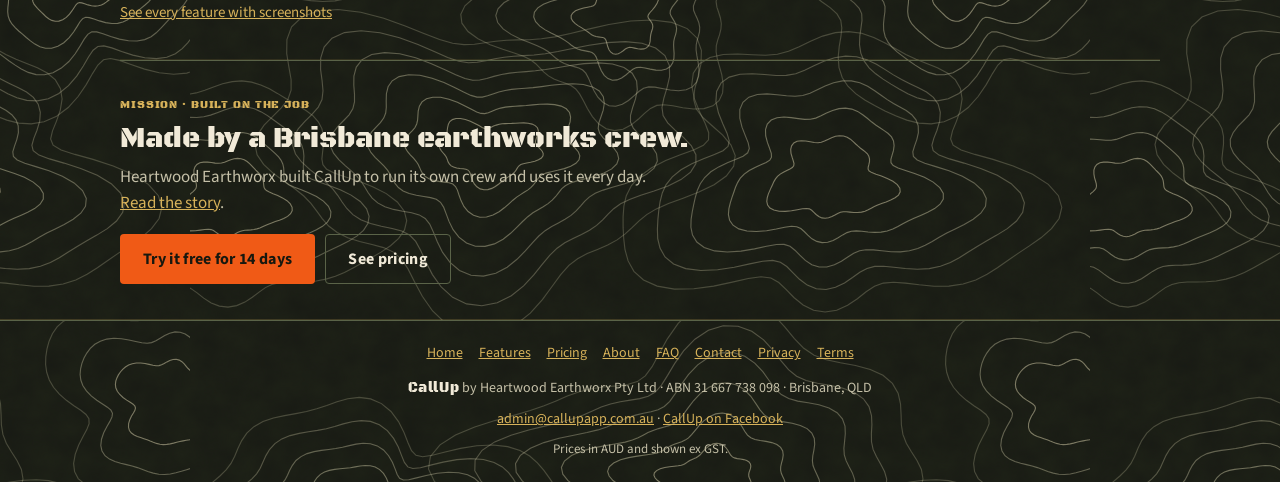
==== commit e0862a66: "Add trades, GPS live crew locations, new feature cards and the overview video on Features; update FA" ====
--- a/index.html
+++ b/index.html
@@ -1,14 +1,14 @@
 <!doctype html><html lang="en-AU"><head><meta charset="utf-8"><meta name="viewport" content="width=device-width,initial-scale=1">
-<title>CallUp | Jobs app for trade &amp; earthworks crews | Brisbane</title><meta name="description" content="Phone-first jobs app for small trade and earthworks crews in Brisbane and SEQ. Weekly planning on desktop, jobs, run sheets, photos, timesheets, prestarts and SWMS. $20/month + GST, 14-day free trial."><link rel="canonical" href="https://callupapp.com.au/">
+<title>CallUp | Jobs app for trade &amp; earthworks crews | Brisbane</title><meta name="description" content="Phone-first jobs app for small trade and earthworks crews in Brisbane and SEQ: earthworks, landscaping, concreting, fencing, carpentry, tiling, plumbing, electrical and concrete cutting. Jobs, run sheets, quotes, photos, timesheets, prestarts and SWMS. $20/month + GST, 14-day free trial."><link rel="canonical" href="https://callupapp.com.au/">
 <meta name="theme-color" content="#181a14"><link rel="icon" href="/favicon.ico" sizes="any"><link rel="icon" type="image/png" href="/favicon.png"><link rel="apple-touch-icon" href="/apple-touch-icon.png">
-<meta property="og:type" content="website"><meta property="og:site_name" content="CallUp"><meta property="og:title" content="CallUp | Jobs app for trade &amp; earthworks crews | Brisbane"><meta property="og:description" content="Phone-first jobs app for small trade and earthworks crews in Brisbane and SEQ. Weekly planning on desktop, jobs, run sheets, photos, timesheets, prestarts and SWMS. $20/month + GST, 14-day free trial."><meta property="og:url" content="https://callupapp.com.au/"><meta property="og:image" content="https://callupapp.com.au/assets/og-cover.png"><meta property="og:image:width" content="1640"><meta property="og:image:height" content="624"><meta property="og:locale" content="en_AU"><meta name="twitter:card" content="summary_large_image">
-<link rel="stylesheet" href="/assets/style.css?v=click1"></head><body>
+<meta property="og:type" content="website"><meta property="og:site_name" content="CallUp"><meta property="og:title" content="CallUp | Jobs app for trade &amp; earthworks crews | Brisbane"><meta property="og:description" content="Phone-first jobs app for small trade and earthworks crews in Brisbane and SEQ: earthworks, landscaping, concreting, fencing, carpentry, tiling, plumbing, electrical and concrete cutting. Jobs, run sheets, quotes, photos, timesheets, prestarts and SWMS. $20/month + GST, 14-day free trial."><meta property="og:url" content="https://callupapp.com.au/"><meta property="og:image" content="https://callupapp.com.au/assets/og-cover.png"><meta property="og:image:width" content="1640"><meta property="og:image:height" content="624"><meta property="og:locale" content="en_AU"><meta name="twitter:card" content="summary_large_image">
+<link rel="stylesheet" href="/assets/style.css?v=trades1"></head><body>
 <header><nav class="nav" aria-label="Main"><a class="brand" href="/"><img src="/assets/logo-256.png" alt="" width="32" height="32">Call<span>Up</span></a><span class="spacer"></span><button class="menu-btn" aria-expanded="false" aria-controls="navlinks" onclick="var n=document.getElementById('navlinks');n.classList.toggle('open');this.setAttribute('aria-expanded',n.classList.contains('open'))">Menu</button><div class="nav-links" id="navlinks"><a class="nav-link" href="/" aria-current=page>Home</a><a class="nav-link" href="/features/">Features</a><a class="nav-link" href="/pricing/">Pricing</a><a class="nav-link" href="/about/">About</a><a class="nav-link" href="/faq/">FAQ</a><a class="nav-link" href="/contact/">Contact</a><a class="nav-link" href="https://app.callupapp.com.au/">Log in</a><a class="btn btn-primary btn-sm" href="https://app.callupapp.com.au/">Start free trial</a></div></nav></header>
 <main><div class="wrap">
-<section class="hero" id="top"><p class="eyebrow">Briefing · For small trade &amp; earthworks crews · Brisbane / SEQ</p><div><h1>Run the crew.<br>Not a call centre.</h1><p class="lead">CallUp puts jobs, run sheets, site photos, timesheets and prestarts on everyone's phone, so you're not answering "where am I going today?" all morning.</p><div class="cta-row"><a class="btn btn-primary" href="https://app.callupapp.com.au/">Start free trial</a></div><p class="small-note">14-day free trial, no card needed · $20/month + GST incl. 1 person · +$5/month + GST per extra staff</p></div><div class="hero-video" id="watch"><div class="video-frame"><video controls playsinline preload="metadata" poster="/assets/callup-overview-poster.jpg" width="1920" height="1080" aria-label="CallUp overview video, two minutes 51 seconds. Uses made-up Demo Earthworks data."><source src="/assets/callup-overview.mp4?v=military1" type="video/mp4"><track kind="captions" src="/assets/callup-overview.vtt" srclang="en" label="English" default><a href="/assets/callup-overview.mp4?v=military1">Download the CallUp overview video</a>.</video></div><p class="small-note">The walkthrough uses made-up Demo Earthworks data. Music: &quot;The Army's March&quot; by MMFFF, <a href="https://creativecommons.org/licenses/by/2.5/" rel="license">CC BY 2.5</a>.</p></div></section>
+<section class="hero" id="top"><p class="eyebrow">Briefing · For small trade &amp; earthworks crews · Brisbane / SEQ</p><div><h1>Run the crew.<br>Not a call centre.</h1><p class="lead">CallUp puts jobs, run sheets, site photos, timesheets and prestarts on everyone's phone, so you're not answering "where am I going today?" all morning.</p><div class="cta-row"><a class="btn btn-primary" href="https://app.callupapp.com.au/">Start free trial</a><a class="btn btn-ghost" href="#watch">Watch the 3-minute overview</a></div><p class="small-note">14-day free trial, no card needed · $20/month + GST incl. 1 person · +$5/month + GST per extra staff</p></div><div class="hero-video" id="watch"><div class="video-frame"><video controls playsinline preload="metadata" poster="/assets/callup-overview-poster.jpg" width="1920" height="1080" aria-label="CallUp overview video, two minutes 51 seconds. Uses made-up Demo Earthworks data."><source src="/assets/callup-overview.mp4?v=military1" type="video/mp4"><track kind="captions" src="/assets/callup-overview.vtt" srclang="en" label="English" default><a href="/assets/callup-overview.mp4?v=military1">Download the CallUp overview video</a>.</video></div><p class="small-note">The walkthrough uses made-up Demo Earthworks data. Music: &quot;The Army's March&quot; by MMFFF, <a href="https://creativecommons.org/licenses/by/2.5/" rel="license">CC BY 2.5</a>.</p></div></section>
 <section id="screens" class="section-rule"><p class="eyebrow">Mission · See it in action</p><h2>What the crew sees.</h2><div class="shot-row"><figure class="shot phone "><button type="button" class="shot-toggle" data-zoom data-zoom-title="Jobs &amp; run sheets" aria-expanded="false" aria-haspopup="dialog" aria-label="Jobs &amp; run sheets"><div class="frame"><img src="/assets/shots/today.webp" alt="CallUp screenshot. Today screen on the phone: the day's jobs in order, with fleet and SWMS reminders." width="600" height="1298" loading="lazy" decoding="async"></div></button><p class="feat-deep">Each job keeps the details, address and scope in one place. The day's run sheet is on every phone, in order, so the crew can see the jobs they are on and where they are going. The Today screen can also show fleet and SWMS reminders.</p></figure><figure class="shot phone "><button type="button" class="shot-toggle" data-zoom data-zoom-title="Job photos" aria-expanded="false" aria-haspopup="dialog" aria-label="Job photos"><div class="frame"><img src="/assets/shots/photos.webp" alt="CallUp screenshot. A job's details with its site photos." width="600" height="1298" loading="lazy" decoding="async"></div></button><p class="feat-deep">Take photos on site from the phone and they stay with that job, rather than in someone's camera roll. Thumbnails show on the job record, and you can tap one to open it full size.</p></figure><figure class="shot phone "><button type="button" class="shot-toggle" data-zoom data-zoom-title="Prestarts &amp; SWMS" aria-expanded="false" aria-haspopup="dialog" aria-label="Prestarts &amp; SWMS"><div class="frame"><img src="/assets/shots/prestart.webp" alt="CallUp screenshot. Prestart checklist for a machine: pass, fail or N/A." width="600" height="1298" loading="lazy" decoding="async"></div></button><p class="feat-deep">Prestart checks are done in the app against a machine, with pass, fail or not applicable on each item. A fail on a marked item means do not operate. SWMS documents can be read and signed on the phone, and the records stay in one place.</p></figure><figure class="shot desk row-desk"><button type="button" class="shot-toggle" data-zoom data-zoom-title="Weekly planner on desktop" aria-expanded="false" aria-haspopup="dialog" aria-label="Weekly planner on desktop"><div class="frame"><img src="/assets/shots/planner.webp" alt="CallUp screenshot. Weekly planner on desktop: crew down the side, days across the top." width="1600" height="814" loading="lazy" decoding="async"></div></button><p class="feat-deep">From the office computer, the weekly planner shows the crew down the side and the days of the week across the top. You assign jobs, people and machines to each day. Changes show up on everyone's phone.</p></figure></div><p class="shots-more"><a href="/features/">See every feature with screenshots</a></p><p class="small-note shots-note">Screenshots use made-up demo data.</p></section>
-<section class="section-rule"><p class="eyebrow">Mission · Everything included</p><h2>The essentials, without the clutter.</h2><ul class="feat-chips"><li><a href="/features/#planner">Weekly planner on desktop</a></li><li><a href="/features/#jobs">Jobs &amp; run sheets</a></li><li><a href="/features/#photos">Job photos</a></li><li><a href="/features/#permissions">Staff permissions</a></li><li><a href="/features/#quotes">Guided quotes</a></li><li><a href="/features/#chat">Team chat</a></li><li><a href="/features/#timesheets">Timesheets &amp; leave</a></li><li><a href="/features/#prestarts">Prestarts &amp; SWMS</a></li><li><a href="/features/#fleet">Fleet, servicing &amp; compliance</a></li><li><a href="/features/#reimbursements">Reimbursements</a></li></ul><p class="shots-more"><a href="/features/">See every feature with screenshots</a></p></section>
+<section id="trades" class="section-rule"><p class="eyebrow">Mission · Trades</p><h2>Built for your trade.</h2><ul class="trade-list" aria-label="Supported trades"><li>Earthworks</li><li>Landscaping</li><li>Concreting</li><li>Fencing</li><li>Carpentry</li><li>Tiling</li><li>Plumbing</li><li>Electrical</li><li>Concrete Cutting</li></ul><p class="trades-copy">Pick one trade or several when you set up your company, and add or remove trades later. Each trade comes with its own job types, job titles and quote pack. Earthworks quotes are priced by machine. The other trades are measured, such as area, linear metres, per hole or per job, and start with default rates you replace with your own.</p><p class="shots-more"><a href="/features/#trades">More about trades and quotes</a></p></section><section class="section-rule"><p class="eyebrow">Mission · Everything included</p><h2>The essentials, without the clutter.</h2><ul class="feat-chips"><li><a href="/features/#planner">Weekly planner on desktop</a></li><li><a href="/features/#jobs">Jobs &amp; run sheets</a></li><li><a href="/features/#photos">Job photos</a></li><li><a href="/features/#permissions">Staff permissions</a></li><li><a href="/features/#quotes">Guided quotes</a></li><li><a href="/features/#chat">Team chat</a></li><li><a href="/features/#timesheets">Timesheets &amp; leave</a></li><li><a href="/features/#prestarts">Prestarts &amp; SWMS</a></li><li><a href="/features/#fleet">Fleet, servicing &amp; compliance</a></li><li><a href="/features/#reimbursements">Reimbursements</a></li><li><a href="/features/#gps">Live crew locations (GPS)</a></li><li><a href="/features/#trades">Quote packs for 9 trades</a></li><li><a href="/features/#documents">Job documents</a></li><li><a href="/features/#dispatch">Dispatch times</a></li><li><a href="/features/#capacity">Crew capacity week</a></li><li><a href="/features/#take5">Take 5s</a></li><li><a href="/features/#performance">Staff performance</a></li><li><a href="/features/#notifications">Phone notifications</a></li></ul><p class="shots-more"><a href="/features/">See every feature with screenshots</a></p></section>
 <section class="section-rule"><p class="eyebrow">Mission · Built on the job</p><h2>Made by a Brisbane earthworks crew.</h2><p class="lead">Heartwood Earthworx built CallUp to run its own crew and uses it every day. <a href="/about/">Read the story</a>.</p><div class="cta-row"><a class="btn btn-primary" href="https://app.callupapp.com.au/">Try it free for 14 days</a><a class="btn btn-ghost" href="/pricing/">See pricing</a></div></section></div></main>
 <footer class="foot"><div class="wrap"><nav aria-label="Footer"><a href="/">Home</a><a href="/features/">Features</a><a href="/pricing/">Pricing</a><a href="/about/">About</a><a href="/faq/">FAQ</a><a href="/contact/">Contact</a><a href="/privacy/">Privacy</a><a href="/terms/">Terms</a></nav>
 <p style="margin-top:14px"><strong>CallUp</strong> by Heartwood Earthworx Pty Ltd · ABN 31 667 738 098 · Brisbane, QLD</p><p><a href="mailto:admin@callupapp.com.au">admin@callupapp.com.au</a> · <a href="https://www.facebook.com/profile.php?id=61596505461475" rel="noopener">CallUp on Facebook</a></p><p class="small-note">Prices in AUD and shown ex GST.</p></div></footer>
-<script src="/assets/site.js?v=click1" defer></script></body></html>+<script src="/assets/site.js?v=trades1" defer></script></body></html>
--- a/assets/style.css
+++ b/assets/style.css
@@ -235,3 +235,16 @@
 .brand{font-size:16px}
 .eyebrow{letter-spacing:.06em;font-size:10px}
 }
+/* trades, video and text-only feature cards (16 Nov) */
+.trade-list{display:flex;flex-wrap:wrap;gap:8px;list-style:none;margin:14px 0 12px;padding:0}
+.trade-list li{background:#3f4732;border:1px solid var(--line);border-radius:8px;padding:7px 14px;color:var(--accent2);font-weight:700;font-size:14px;letter-spacing:.5px;text-transform:uppercase}
+.trades-copy{color:var(--muted);max-width:780px}
+.trades-sec,.feat-video{border-top:1px solid var(--line);padding:22px 0}
+.feat-video .video-frame{max-width:960px}
+.page-jump{margin-top:10px;font-size:15px}
+.feat-sub{font-size:22px;margin:26px 0 10px}
+.feat-card.text .feat-toggle{justify-content:flex-start}
+.feat-tag{align-self:flex-start;background:#3f4732;color:var(--accent2);border-radius:6px;padding:2px 8px;font-size:11px;font-weight:800;letter-spacing:1.5px;text-transform:uppercase}
+.zoom-pop.is-text:not(.is-desk):not(.is-pair){width:min(520px,calc(100vw - 24px));display:block}
+.zoom-pop.is-text .zoom-shots{display:none}
+.zoom-pop.is-text:not(.is-desk):not(.is-pair) h3{margin-top:4px}
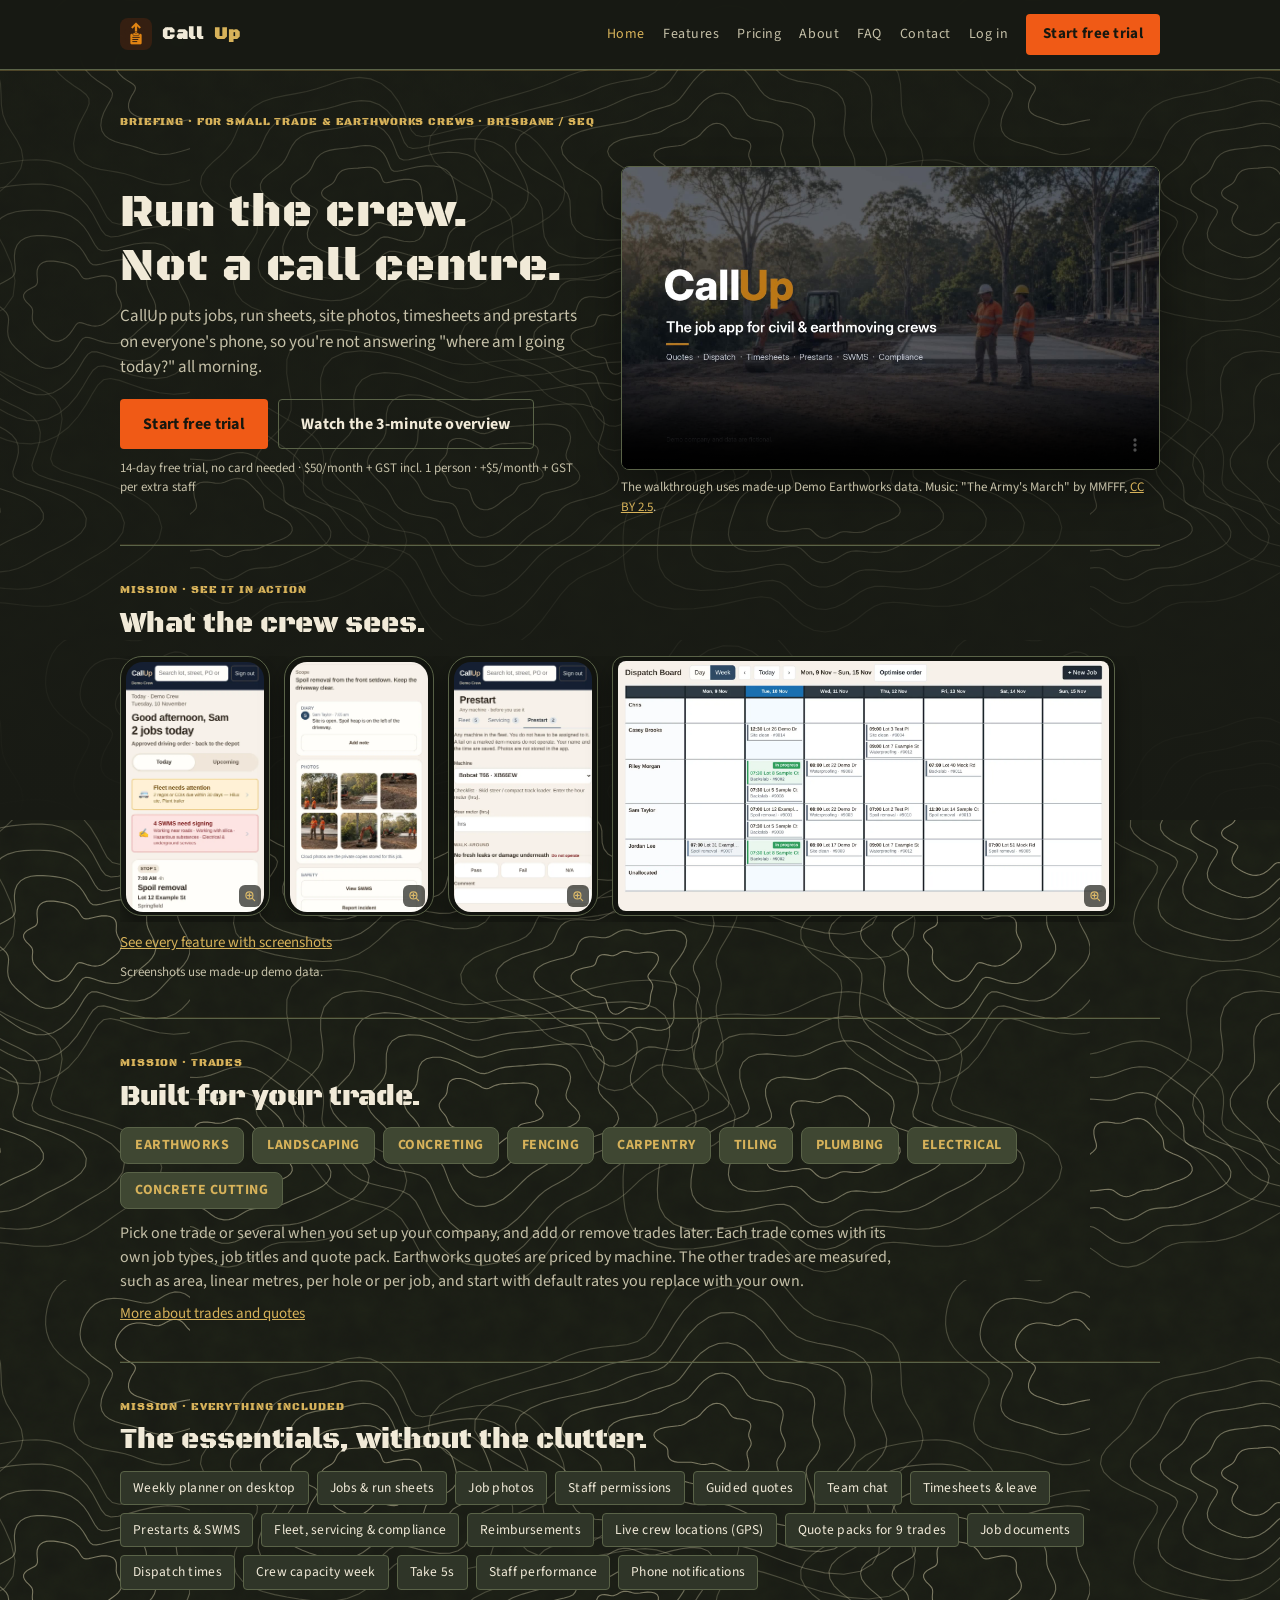
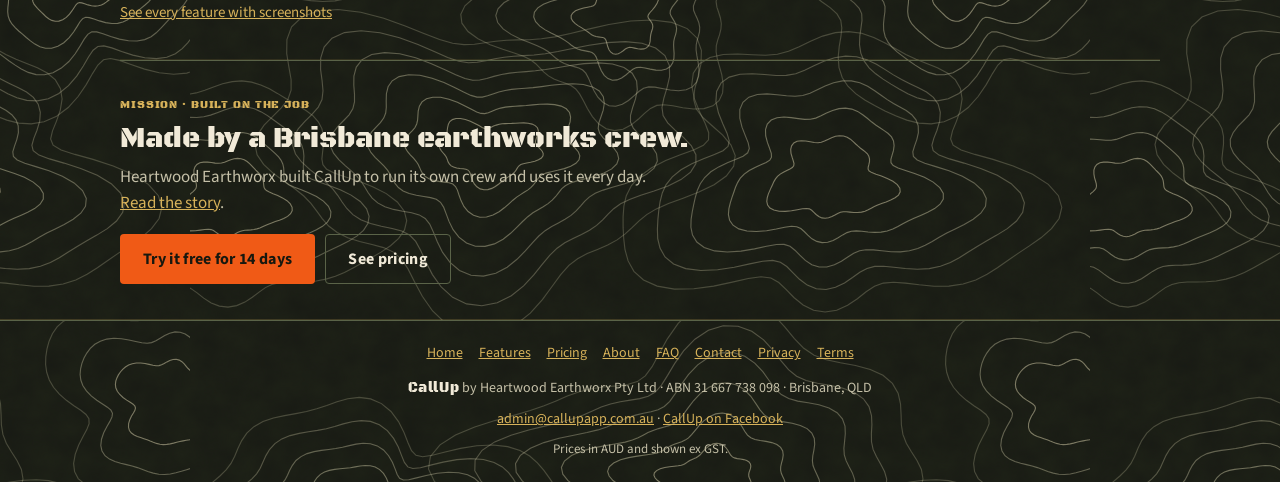
==== commit d441677f: "Pricing: $50/month + GST incl. 1 person, $5 per extra staff" ====
--- a/index.html
+++ b/index.html
@@ -1,14 +1,14 @@
 <!doctype html><html lang="en-AU"><head><meta charset="utf-8"><meta name="viewport" content="width=device-width,initial-scale=1">
-<title>CallUp | Jobs app for trade &amp; earthworks crews | Brisbane</title><meta name="description" content="Phone-first jobs app for small trade and earthworks crews in Brisbane and SEQ: earthworks, landscaping, concreting, fencing, carpentry, tiling, plumbing, electrical and concrete cutting. Jobs, run sheets, quotes, photos, timesheets, prestarts and SWMS. $20/month + GST, 14-day free trial."><link rel="canonical" href="https://callupapp.com.au/">
+<title>CallUp | Jobs app for trade &amp; earthworks crews | Brisbane</title><meta name="description" content="Phone-first jobs app for small trade and earthworks crews in Brisbane and SEQ: earthworks, landscaping, concreting, fencing, carpentry, tiling, plumbing, electrical and concrete cutting. Jobs, run sheets, quotes, photos, timesheets, prestarts and SWMS. $50/month + GST, 14-day free trial."><link rel="canonical" href="https://callupapp.com.au/">
 <meta name="theme-color" content="#181a14"><link rel="icon" href="/favicon.ico" sizes="any"><link rel="icon" type="image/png" href="/favicon.png"><link rel="apple-touch-icon" href="/apple-touch-icon.png">
-<meta property="og:type" content="website"><meta property="og:site_name" content="CallUp"><meta property="og:title" content="CallUp | Jobs app for trade &amp; earthworks crews | Brisbane"><meta property="og:description" content="Phone-first jobs app for small trade and earthworks crews in Brisbane and SEQ: earthworks, landscaping, concreting, fencing, carpentry, tiling, plumbing, electrical and concrete cutting. Jobs, run sheets, quotes, photos, timesheets, prestarts and SWMS. $20/month + GST, 14-day free trial."><meta property="og:url" content="https://callupapp.com.au/"><meta property="og:image" content="https://callupapp.com.au/assets/og-cover.png"><meta property="og:image:width" content="1640"><meta property="og:image:height" content="624"><meta property="og:locale" content="en_AU"><meta name="twitter:card" content="summary_large_image">
-<link rel="stylesheet" href="/assets/style.css?v=trades1"></head><body>
+<meta property="og:type" content="website"><meta property="og:site_name" content="CallUp"><meta property="og:title" content="CallUp | Jobs app for trade &amp; earthworks crews | Brisbane"><meta property="og:description" content="Phone-first jobs app for small trade and earthworks crews in Brisbane and SEQ: earthworks, landscaping, concreting, fencing, carpentry, tiling, plumbing, electrical and concrete cutting. Jobs, run sheets, quotes, photos, timesheets, prestarts and SWMS. $50/month + GST, 14-day free trial."><meta property="og:url" content="https://callupapp.com.au/"><meta property="og:image" content="https://callupapp.com.au/assets/og-cover.png"><meta property="og:image:width" content="1640"><meta property="og:image:height" content="624"><meta property="og:locale" content="en_AU"><meta name="twitter:card" content="summary_large_image">
+<link rel="stylesheet" href="/assets/style.css?v=price50"></head><body>
 <header><nav class="nav" aria-label="Main"><a class="brand" href="/"><img src="/assets/logo-256.png" alt="" width="32" height="32">Call<span>Up</span></a><span class="spacer"></span><button class="menu-btn" aria-expanded="false" aria-controls="navlinks" onclick="var n=document.getElementById('navlinks');n.classList.toggle('open');this.setAttribute('aria-expanded',n.classList.contains('open'))">Menu</button><div class="nav-links" id="navlinks"><a class="nav-link" href="/" aria-current=page>Home</a><a class="nav-link" href="/features/">Features</a><a class="nav-link" href="/pricing/">Pricing</a><a class="nav-link" href="/about/">About</a><a class="nav-link" href="/faq/">FAQ</a><a class="nav-link" href="/contact/">Contact</a><a class="nav-link" href="https://app.callupapp.com.au/">Log in</a><a class="btn btn-primary btn-sm" href="https://app.callupapp.com.au/">Start free trial</a></div></nav></header>
 <main><div class="wrap">
-<section class="hero" id="top"><p class="eyebrow">Briefing · For small trade &amp; earthworks crews · Brisbane / SEQ</p><div><h1>Run the crew.<br>Not a call centre.</h1><p class="lead">CallUp puts jobs, run sheets, site photos, timesheets and prestarts on everyone's phone, so you're not answering "where am I going today?" all morning.</p><div class="cta-row"><a class="btn btn-primary" href="https://app.callupapp.com.au/">Start free trial</a><a class="btn btn-ghost" href="#watch">Watch the 3-minute overview</a></div><p class="small-note">14-day free trial, no card needed · $20/month + GST incl. 1 person · +$5/month + GST per extra staff</p></div><div class="hero-video" id="watch"><div class="video-frame"><video controls playsinline preload="metadata" poster="/assets/callup-overview-poster.jpg" width="1920" height="1080" aria-label="CallUp overview video, two minutes 51 seconds. Uses made-up Demo Earthworks data."><source src="/assets/callup-overview.mp4?v=military1" type="video/mp4"><track kind="captions" src="/assets/callup-overview.vtt" srclang="en" label="English" default><a href="/assets/callup-overview.mp4?v=military1">Download the CallUp overview video</a>.</video></div><p class="small-note">The walkthrough uses made-up Demo Earthworks data. Music: &quot;The Army's March&quot; by MMFFF, <a href="https://creativecommons.org/licenses/by/2.5/" rel="license">CC BY 2.5</a>.</p></div></section>
+<section class="hero" id="top"><p class="eyebrow">Briefing · For small trade &amp; earthworks crews · Brisbane / SEQ</p><div><h1>Run the crew.<br>Not a call centre.</h1><p class="lead">CallUp puts jobs, run sheets, site photos, timesheets and prestarts on everyone's phone, so you're not answering "where am I going today?" all morning.</p><div class="cta-row"><a class="btn btn-primary" href="https://app.callupapp.com.au/">Start free trial</a><a class="btn btn-ghost" href="#watch">Watch the 3-minute overview</a></div><p class="small-note">14-day free trial, no card needed · $50/month + GST incl. 1 person · +$5/month + GST per extra staff</p></div><div class="hero-video" id="watch"><div class="video-frame"><video controls playsinline preload="metadata" poster="/assets/callup-overview-poster.jpg" width="1920" height="1080" aria-label="CallUp overview video, two minutes 51 seconds. Uses made-up Demo Earthworks data."><source src="/assets/callup-overview.mp4?v=military1" type="video/mp4"><track kind="captions" src="/assets/callup-overview.vtt" srclang="en" label="English" default><a href="/assets/callup-overview.mp4?v=military1">Download the CallUp overview video</a>.</video></div><p class="small-note">The walkthrough uses made-up Demo Earthworks data. Music: &quot;The Army's March&quot; by MMFFF, <a href="https://creativecommons.org/licenses/by/2.5/" rel="license">CC BY 2.5</a>.</p></div></section>
 <section id="screens" class="section-rule"><p class="eyebrow">Mission · See it in action</p><h2>What the crew sees.</h2><div class="shot-row"><figure class="shot phone "><button type="button" class="shot-toggle" data-zoom data-zoom-title="Jobs &amp; run sheets" aria-expanded="false" aria-haspopup="dialog" aria-label="Jobs &amp; run sheets"><div class="frame"><img src="/assets/shots/today.webp" alt="CallUp screenshot. Today screen on the phone: the day's jobs in order, with fleet and SWMS reminders." width="600" height="1298" loading="lazy" decoding="async"></div></button><p class="feat-deep">Each job keeps the details, address and scope in one place. The day's run sheet is on every phone, in order, so the crew can see the jobs they are on and where they are going. The Today screen can also show fleet and SWMS reminders.</p></figure><figure class="shot phone "><button type="button" class="shot-toggle" data-zoom data-zoom-title="Job photos" aria-expanded="false" aria-haspopup="dialog" aria-label="Job photos"><div class="frame"><img src="/assets/shots/photos.webp" alt="CallUp screenshot. A job's details with its site photos." width="600" height="1298" loading="lazy" decoding="async"></div></button><p class="feat-deep">Take photos on site from the phone and they stay with that job, rather than in someone's camera roll. Thumbnails show on the job record, and you can tap one to open it full size.</p></figure><figure class="shot phone "><button type="button" class="shot-toggle" data-zoom data-zoom-title="Prestarts &amp; SWMS" aria-expanded="false" aria-haspopup="dialog" aria-label="Prestarts &amp; SWMS"><div class="frame"><img src="/assets/shots/prestart.webp" alt="CallUp screenshot. Prestart checklist for a machine: pass, fail or N/A." width="600" height="1298" loading="lazy" decoding="async"></div></button><p class="feat-deep">Prestart checks are done in the app against a machine, with pass, fail or not applicable on each item. A fail on a marked item means do not operate. SWMS documents can be read and signed on the phone, and the records stay in one place.</p></figure><figure class="shot desk row-desk"><button type="button" class="shot-toggle" data-zoom data-zoom-title="Weekly planner on desktop" aria-expanded="false" aria-haspopup="dialog" aria-label="Weekly planner on desktop"><div class="frame"><img src="/assets/shots/planner.webp" alt="CallUp screenshot. Weekly planner on desktop: crew down the side, days across the top." width="1600" height="814" loading="lazy" decoding="async"></div></button><p class="feat-deep">From the office computer, the weekly planner shows the crew down the side and the days of the week across the top. You assign jobs, people and machines to each day. Changes show up on everyone's phone.</p></figure></div><p class="shots-more"><a href="/features/">See every feature with screenshots</a></p><p class="small-note shots-note">Screenshots use made-up demo data.</p></section>
 <section id="trades" class="section-rule"><p class="eyebrow">Mission · Trades</p><h2>Built for your trade.</h2><ul class="trade-list" aria-label="Supported trades"><li>Earthworks</li><li>Landscaping</li><li>Concreting</li><li>Fencing</li><li>Carpentry</li><li>Tiling</li><li>Plumbing</li><li>Electrical</li><li>Concrete Cutting</li></ul><p class="trades-copy">Pick one trade or several when you set up your company, and add or remove trades later. Each trade comes with its own job types, job titles and quote pack. Earthworks quotes are priced by machine. The other trades are measured, such as area, linear metres, per hole or per job, and start with default rates you replace with your own.</p><p class="shots-more"><a href="/features/#trades">More about trades and quotes</a></p></section><section class="section-rule"><p class="eyebrow">Mission · Everything included</p><h2>The essentials, without the clutter.</h2><ul class="feat-chips"><li><a href="/features/#planner">Weekly planner on desktop</a></li><li><a href="/features/#jobs">Jobs &amp; run sheets</a></li><li><a href="/features/#photos">Job photos</a></li><li><a href="/features/#permissions">Staff permissions</a></li><li><a href="/features/#quotes">Guided quotes</a></li><li><a href="/features/#chat">Team chat</a></li><li><a href="/features/#timesheets">Timesheets &amp; leave</a></li><li><a href="/features/#prestarts">Prestarts &amp; SWMS</a></li><li><a href="/features/#fleet">Fleet, servicing &amp; compliance</a></li><li><a href="/features/#reimbursements">Reimbursements</a></li><li><a href="/features/#gps">Live crew locations (GPS)</a></li><li><a href="/features/#trades">Quote packs for 9 trades</a></li><li><a href="/features/#documents">Job documents</a></li><li><a href="/features/#dispatch">Dispatch times</a></li><li><a href="/features/#capacity">Crew capacity week</a></li><li><a href="/features/#take5">Take 5s</a></li><li><a href="/features/#performance">Staff performance</a></li><li><a href="/features/#notifications">Phone notifications</a></li></ul><p class="shots-more"><a href="/features/">See every feature with screenshots</a></p></section>
 <section class="section-rule"><p class="eyebrow">Mission · Built on the job</p><h2>Made by a Brisbane earthworks crew.</h2><p class="lead">Heartwood Earthworx built CallUp to run its own crew and uses it every day. <a href="/about/">Read the story</a>.</p><div class="cta-row"><a class="btn btn-primary" href="https://app.callupapp.com.au/">Try it free for 14 days</a><a class="btn btn-ghost" href="/pricing/">See pricing</a></div></section></div></main>
 <footer class="foot"><div class="wrap"><nav aria-label="Footer"><a href="/">Home</a><a href="/features/">Features</a><a href="/pricing/">Pricing</a><a href="/about/">About</a><a href="/faq/">FAQ</a><a href="/contact/">Contact</a><a href="/privacy/">Privacy</a><a href="/terms/">Terms</a></nav>
 <p style="margin-top:14px"><strong>CallUp</strong> by Heartwood Earthworx Pty Ltd · ABN 31 667 738 098 · Brisbane, QLD</p><p><a href="mailto:admin@callupapp.com.au">admin@callupapp.com.au</a> · <a href="https://www.facebook.com/profile.php?id=61596505461475" rel="noopener">CallUp on Facebook</a></p><p class="small-note">Prices in AUD and shown ex GST.</p></div></footer>
-<script src="/assets/site.js?v=trades1" defer></script></body></html>+<script src="/assets/site.js?v=price50" defer></script></body></html>
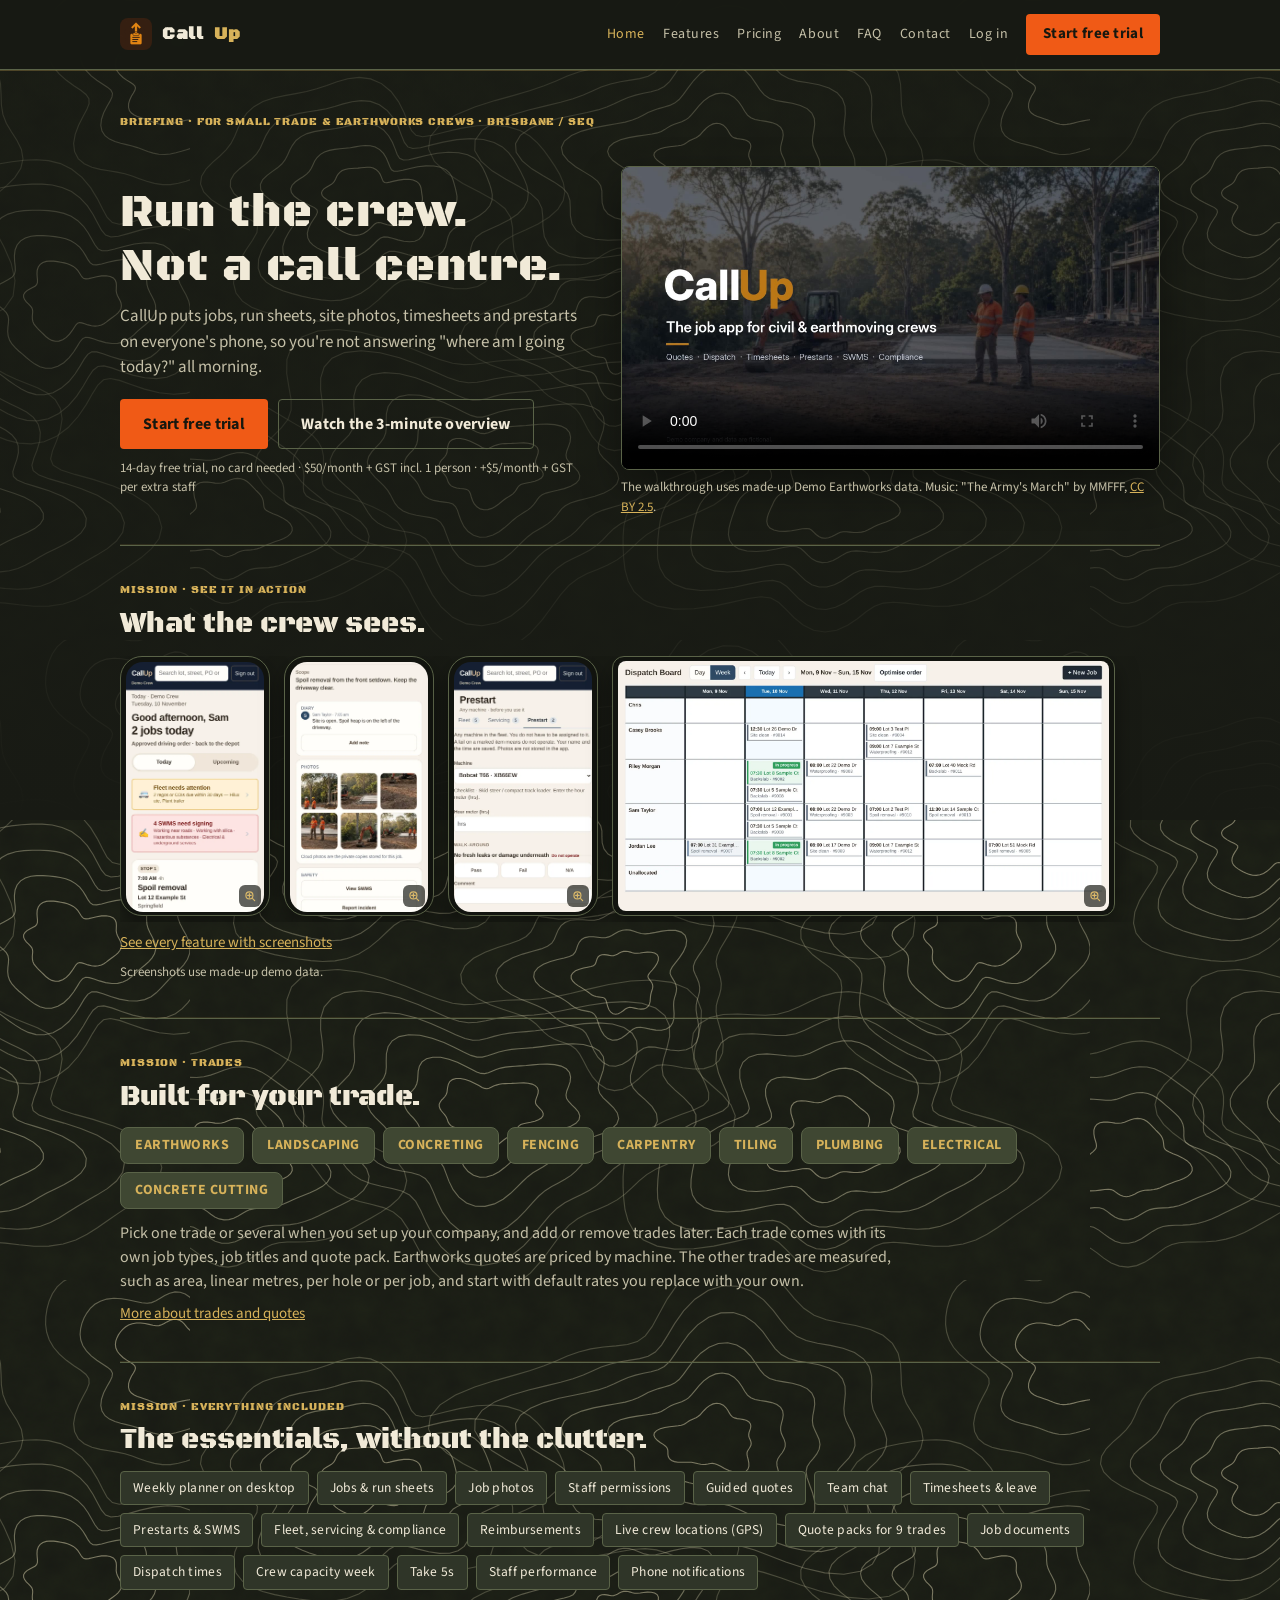
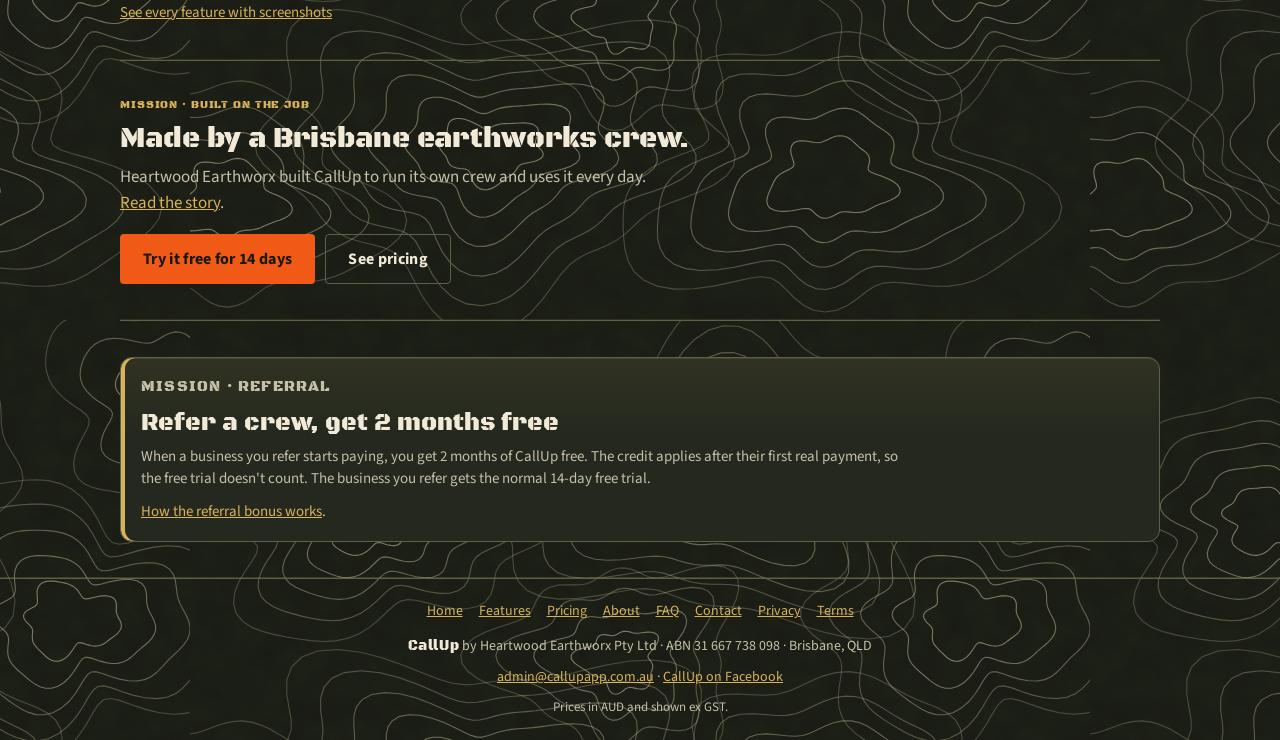
==== commit a9743768: "Add referral bonus: refer a crew, get 2 months free Show the live 2-month referral credit on Pricing" ====
--- a/index.html
+++ b/index.html
@@ -2,13 +2,15 @@
 <title>CallUp | Jobs app for trade &amp; earthworks crews | Brisbane</title><meta name="description" content="Phone-first jobs app for small trade and earthworks crews in Brisbane and SEQ: earthworks, landscaping, concreting, fencing, carpentry, tiling, plumbing, electrical and concrete cutting. Jobs, run sheets, quotes, photos, timesheets, prestarts and SWMS. $50/month + GST, 14-day free trial."><link rel="canonical" href="https://callupapp.com.au/">
 <meta name="theme-color" content="#181a14"><link rel="icon" href="/favicon.ico" sizes="any"><link rel="icon" type="image/png" href="/favicon.png"><link rel="apple-touch-icon" href="/apple-touch-icon.png">
 <meta property="og:type" content="website"><meta property="og:site_name" content="CallUp"><meta property="og:title" content="CallUp | Jobs app for trade &amp; earthworks crews | Brisbane"><meta property="og:description" content="Phone-first jobs app for small trade and earthworks crews in Brisbane and SEQ: earthworks, landscaping, concreting, fencing, carpentry, tiling, plumbing, electrical and concrete cutting. Jobs, run sheets, quotes, photos, timesheets, prestarts and SWMS. $50/month + GST, 14-day free trial."><meta property="og:url" content="https://callupapp.com.au/"><meta property="og:image" content="https://callupapp.com.au/assets/og-cover.png"><meta property="og:image:width" content="1640"><meta property="og:image:height" content="624"><meta property="og:locale" content="en_AU"><meta name="twitter:card" content="summary_large_image">
-<link rel="stylesheet" href="/assets/style.css?v=price50"></head><body>
+<link rel="stylesheet" href="/assets/style.css?v=referral"></head><body>
 <header><nav class="nav" aria-label="Main"><a class="brand" href="/"><img src="/assets/logo-256.png" alt="" width="32" height="32">Call<span>Up</span></a><span class="spacer"></span><button class="menu-btn" aria-expanded="false" aria-controls="navlinks" onclick="var n=document.getElementById('navlinks');n.classList.toggle('open');this.setAttribute('aria-expanded',n.classList.contains('open'))">Menu</button><div class="nav-links" id="navlinks"><a class="nav-link" href="/" aria-current=page>Home</a><a class="nav-link" href="/features/">Features</a><a class="nav-link" href="/pricing/">Pricing</a><a class="nav-link" href="/about/">About</a><a class="nav-link" href="/faq/">FAQ</a><a class="nav-link" href="/contact/">Contact</a><a class="nav-link" href="https://app.callupapp.com.au/">Log in</a><a class="btn btn-primary btn-sm" href="https://app.callupapp.com.au/">Start free trial</a></div></nav></header>
 <main><div class="wrap">
 <section class="hero" id="top"><p class="eyebrow">Briefing · For small trade &amp; earthworks crews · Brisbane / SEQ</p><div><h1>Run the crew.<br>Not a call centre.</h1><p class="lead">CallUp puts jobs, run sheets, site photos, timesheets and prestarts on everyone's phone, so you're not answering "where am I going today?" all morning.</p><div class="cta-row"><a class="btn btn-primary" href="https://app.callupapp.com.au/">Start free trial</a><a class="btn btn-ghost" href="#watch">Watch the 3-minute overview</a></div><p class="small-note">14-day free trial, no card needed · $50/month + GST incl. 1 person · +$5/month + GST per extra staff</p></div><div class="hero-video" id="watch"><div class="video-frame"><video controls playsinline preload="metadata" poster="/assets/callup-overview-poster.jpg" width="1920" height="1080" aria-label="CallUp overview video, two minutes 51 seconds. Uses made-up Demo Earthworks data."><source src="/assets/callup-overview.mp4?v=military1" type="video/mp4"><track kind="captions" src="/assets/callup-overview.vtt" srclang="en" label="English" default><a href="/assets/callup-overview.mp4?v=military1">Download the CallUp overview video</a>.</video></div><p class="small-note">The walkthrough uses made-up Demo Earthworks data. Music: &quot;The Army's March&quot; by MMFFF, <a href="https://creativecommons.org/licenses/by/2.5/" rel="license">CC BY 2.5</a>.</p></div></section>
 <section id="screens" class="section-rule"><p class="eyebrow">Mission · See it in action</p><h2>What the crew sees.</h2><div class="shot-row"><figure class="shot phone "><button type="button" class="shot-toggle" data-zoom data-zoom-title="Jobs &amp; run sheets" aria-expanded="false" aria-haspopup="dialog" aria-label="Jobs &amp; run sheets"><div class="frame"><img src="/assets/shots/today.webp" alt="CallUp screenshot. Today screen on the phone: the day's jobs in order, with fleet and SWMS reminders." width="600" height="1298" loading="lazy" decoding="async"></div></button><p class="feat-deep">Each job keeps the details, address and scope in one place. The day's run sheet is on every phone, in order, so the crew can see the jobs they are on and where they are going. The Today screen can also show fleet and SWMS reminders.</p></figure><figure class="shot phone "><button type="button" class="shot-toggle" data-zoom data-zoom-title="Job photos" aria-expanded="false" aria-haspopup="dialog" aria-label="Job photos"><div class="frame"><img src="/assets/shots/photos.webp" alt="CallUp screenshot. A job's details with its site photos." width="600" height="1298" loading="lazy" decoding="async"></div></button><p class="feat-deep">Take photos on site from the phone and they stay with that job, rather than in someone's camera roll. Thumbnails show on the job record, and you can tap one to open it full size.</p></figure><figure class="shot phone "><button type="button" class="shot-toggle" data-zoom data-zoom-title="Prestarts &amp; SWMS" aria-expanded="false" aria-haspopup="dialog" aria-label="Prestarts &amp; SWMS"><div class="frame"><img src="/assets/shots/prestart.webp" alt="CallUp screenshot. Prestart checklist for a machine: pass, fail or N/A." width="600" height="1298" loading="lazy" decoding="async"></div></button><p class="feat-deep">Prestart checks are done in the app against a machine, with pass, fail or not applicable on each item. A fail on a marked item means do not operate. SWMS documents can be read and signed on the phone, and the records stay in one place.</p></figure><figure class="shot desk row-desk"><button type="button" class="shot-toggle" data-zoom data-zoom-title="Weekly planner on desktop" aria-expanded="false" aria-haspopup="dialog" aria-label="Weekly planner on desktop"><div class="frame"><img src="/assets/shots/planner.webp" alt="CallUp screenshot. Weekly planner on desktop: crew down the side, days across the top." width="1600" height="814" loading="lazy" decoding="async"></div></button><p class="feat-deep">From the office computer, the weekly planner shows the crew down the side and the days of the week across the top. You assign jobs, people and machines to each day. Changes show up on everyone's phone.</p></figure></div><p class="shots-more"><a href="/features/">See every feature with screenshots</a></p><p class="small-note shots-note">Screenshots use made-up demo data.</p></section>
 <section id="trades" class="section-rule"><p class="eyebrow">Mission · Trades</p><h2>Built for your trade.</h2><ul class="trade-list" aria-label="Supported trades"><li>Earthworks</li><li>Landscaping</li><li>Concreting</li><li>Fencing</li><li>Carpentry</li><li>Tiling</li><li>Plumbing</li><li>Electrical</li><li>Concrete Cutting</li></ul><p class="trades-copy">Pick one trade or several when you set up your company, and add or remove trades later. Each trade comes with its own job types, job titles and quote pack. Earthworks quotes are priced by machine. The other trades are measured, such as area, linear metres, per hole or per job, and start with default rates you replace with your own.</p><p class="shots-more"><a href="/features/#trades">More about trades and quotes</a></p></section><section class="section-rule"><p class="eyebrow">Mission · Everything included</p><h2>The essentials, without the clutter.</h2><ul class="feat-chips"><li><a href="/features/#planner">Weekly planner on desktop</a></li><li><a href="/features/#jobs">Jobs &amp; run sheets</a></li><li><a href="/features/#photos">Job photos</a></li><li><a href="/features/#permissions">Staff permissions</a></li><li><a href="/features/#quotes">Guided quotes</a></li><li><a href="/features/#chat">Team chat</a></li><li><a href="/features/#timesheets">Timesheets &amp; leave</a></li><li><a href="/features/#prestarts">Prestarts &amp; SWMS</a></li><li><a href="/features/#fleet">Fleet, servicing &amp; compliance</a></li><li><a href="/features/#reimbursements">Reimbursements</a></li><li><a href="/features/#gps">Live crew locations (GPS)</a></li><li><a href="/features/#trades">Quote packs for 9 trades</a></li><li><a href="/features/#documents">Job documents</a></li><li><a href="/features/#dispatch">Dispatch times</a></li><li><a href="/features/#capacity">Crew capacity week</a></li><li><a href="/features/#take5">Take 5s</a></li><li><a href="/features/#performance">Staff performance</a></li><li><a href="/features/#notifications">Phone notifications</a></li></ul><p class="shots-more"><a href="/features/">See every feature with screenshots</a></p></section>
-<section class="section-rule"><p class="eyebrow">Mission · Built on the job</p><h2>Made by a Brisbane earthworks crew.</h2><p class="lead">Heartwood Earthworx built CallUp to run its own crew and uses it every day. <a href="/about/">Read the story</a>.</p><div class="cta-row"><a class="btn btn-primary" href="https://app.callupapp.com.au/">Try it free for 14 days</a><a class="btn btn-ghost" href="/pricing/">See pricing</a></div></section></div></main>
+<section class="section-rule"><p class="eyebrow">Mission · Built on the job</p><h2>Made by a Brisbane earthworks crew.</h2><p class="lead">Heartwood Earthworx built CallUp to run its own crew and uses it every day. <a href="/about/">Read the story</a>.</p><div class="cta-row"><a class="btn btn-primary" href="https://app.callupapp.com.au/">Try it free for 14 days</a><a class="btn btn-ghost" href="/pricing/">See pricing</a></div></section>
+<section class="section-rule" id="referral"><div class="referral"><p class="eyebrow">Mission · Referral</p><h2>Refer a crew, get 2 months free</h2><p>When a business you refer starts paying, you get 2 months of CallUp free. The credit applies after their first real payment, so the free trial doesn't count. The business you refer gets the normal 14-day free trial.</p><p><a href="/faq/#referral">How the referral bonus works</a>.</p></div></section>
+</div></main>
 <footer class="foot"><div class="wrap"><nav aria-label="Footer"><a href="/">Home</a><a href="/features/">Features</a><a href="/pricing/">Pricing</a><a href="/about/">About</a><a href="/faq/">FAQ</a><a href="/contact/">Contact</a><a href="/privacy/">Privacy</a><a href="/terms/">Terms</a></nav>
 <p style="margin-top:14px"><strong>CallUp</strong> by Heartwood Earthworx Pty Ltd · ABN 31 667 738 098 · Brisbane, QLD</p><p><a href="mailto:admin@callupapp.com.au">admin@callupapp.com.au</a> · <a href="https://www.facebook.com/profile.php?id=61596505461475" rel="noopener">CallUp on Facebook</a></p><p class="small-note">Prices in AUD and shown ex GST.</p></div></footer>
-<script src="/assets/site.js?v=price50" defer></script></body></html>+<script src="/assets/site.js?v=referral" defer></script></body></html>
--- a/assets/style.css
+++ b/assets/style.css
@@ -248,3 +248,11 @@
 .zoom-pop.is-text:not(.is-desk):not(.is-pair){width:min(520px,calc(100vw - 24px));display:block}
 .zoom-pop.is-text .zoom-shots{display:none}
 .zoom-pop.is-text:not(.is-desk):not(.is-pair) h3{margin-top:4px}
+
+/* referral bonus (16 Nov) */
+.referral{margin-top:24px;padding:18px 20px;background:linear-gradient(180deg,rgba(215,178,90,.07),transparent 42%),var(--panel);border:1px solid var(--line);border-radius:12px;box-shadow:inset 4px 0 0 var(--brass),inset 0 1px 0 rgba(215,178,90,.14)}
+.referral .eyebrow{margin-bottom:10px}
+.referral h2{font-size:clamp(18px,2.6vw,24px);margin-bottom:8px}
+.referral p{color:var(--muted);font-size:15px;max-width:760px}
+.referral p+p{margin-top:10px}
+section.section-rule > .referral{margin-top:0}
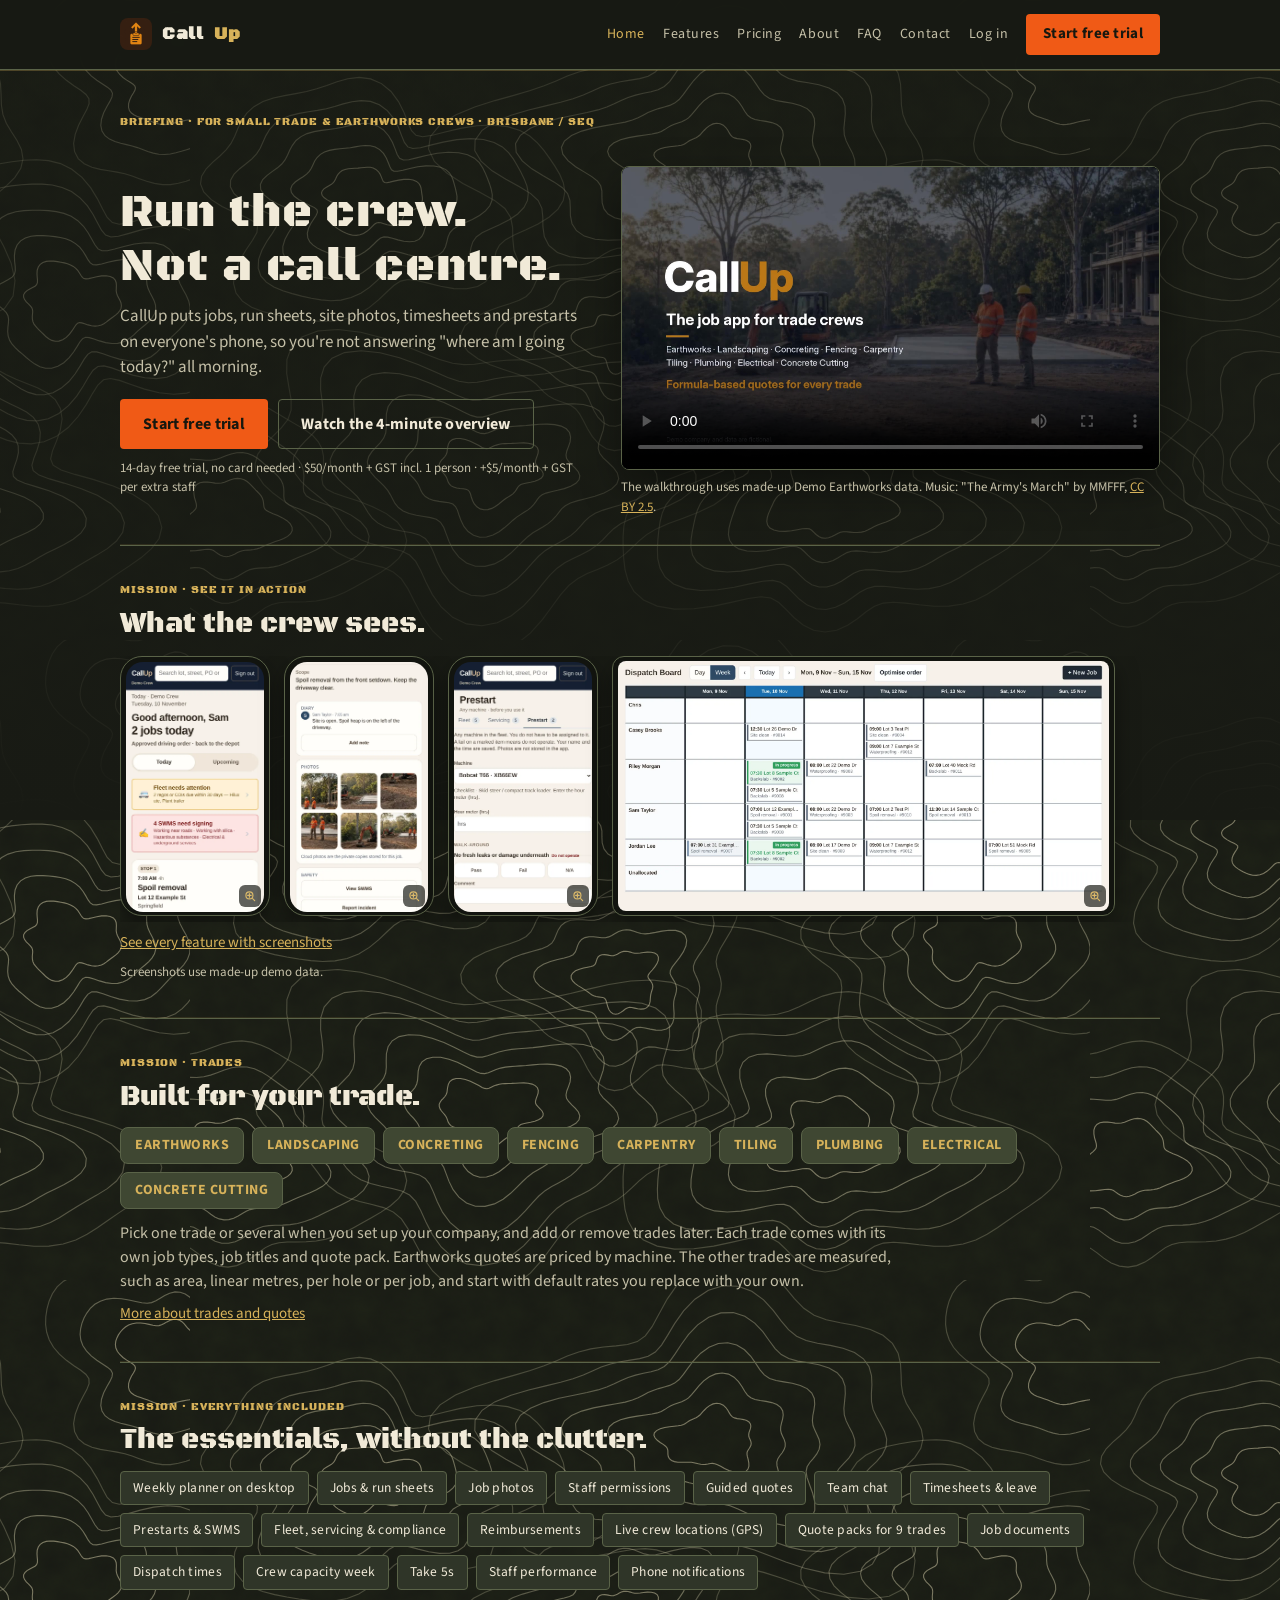
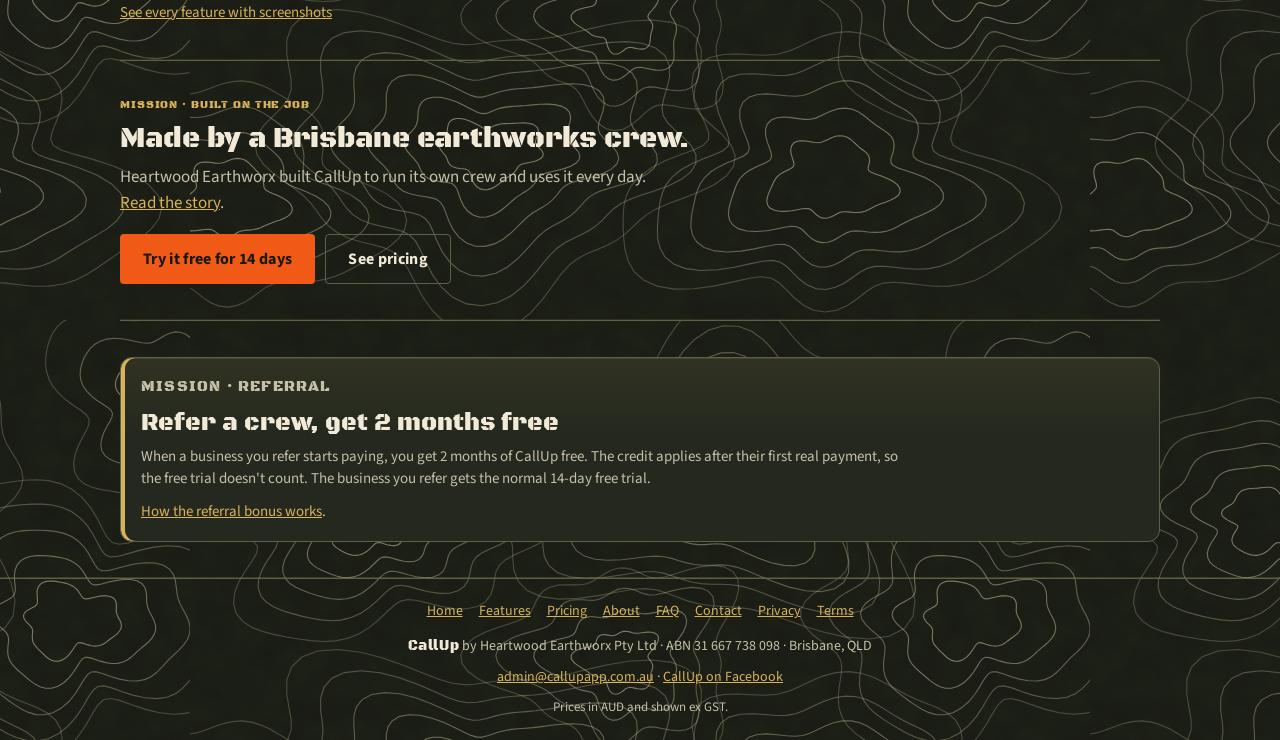
==== commit c7aa2caf: "Swap in updated 4.5-minute overview video (v2)" ====
--- a/index.html
+++ b/index.html
@@ -1,11 +1,12 @@
-<!doctype html><html lang="en-AU"><head><meta charset="utf-8"><meta name="viewport" content="width=device-width,initial-scale=1">
+<!doctype html><html lang="en-AU"><head>
+<meta name="google-site-verification" content="tpglag8ItawLjXAbNKkyK6CxjUILjl6NHIKCTOP-IuI" /><meta charset="utf-8"><meta name="viewport" content="width=device-width,initial-scale=1">
 <title>CallUp | Jobs app for trade &amp; earthworks crews | Brisbane</title><meta name="description" content="Phone-first jobs app for small trade and earthworks crews in Brisbane and SEQ: earthworks, landscaping, concreting, fencing, carpentry, tiling, plumbing, electrical and concrete cutting. Jobs, run sheets, quotes, photos, timesheets, prestarts and SWMS. $50/month + GST, 14-day free trial."><link rel="canonical" href="https://callupapp.com.au/">
 <meta name="theme-color" content="#181a14"><link rel="icon" href="/favicon.ico" sizes="any"><link rel="icon" type="image/png" href="/favicon.png"><link rel="apple-touch-icon" href="/apple-touch-icon.png">
 <meta property="og:type" content="website"><meta property="og:site_name" content="CallUp"><meta property="og:title" content="CallUp | Jobs app for trade &amp; earthworks crews | Brisbane"><meta property="og:description" content="Phone-first jobs app for small trade and earthworks crews in Brisbane and SEQ: earthworks, landscaping, concreting, fencing, carpentry, tiling, plumbing, electrical and concrete cutting. Jobs, run sheets, quotes, photos, timesheets, prestarts and SWMS. $50/month + GST, 14-day free trial."><meta property="og:url" content="https://callupapp.com.au/"><meta property="og:image" content="https://callupapp.com.au/assets/og-cover.png"><meta property="og:image:width" content="1640"><meta property="og:image:height" content="624"><meta property="og:locale" content="en_AU"><meta name="twitter:card" content="summary_large_image">
 <link rel="stylesheet" href="/assets/style.css?v=referral"></head><body>
 <header><nav class="nav" aria-label="Main"><a class="brand" href="/"><img src="/assets/logo-256.png" alt="" width="32" height="32">Call<span>Up</span></a><span class="spacer"></span><button class="menu-btn" aria-expanded="false" aria-controls="navlinks" onclick="var n=document.getElementById('navlinks');n.classList.toggle('open');this.setAttribute('aria-expanded',n.classList.contains('open'))">Menu</button><div class="nav-links" id="navlinks"><a class="nav-link" href="/" aria-current=page>Home</a><a class="nav-link" href="/features/">Features</a><a class="nav-link" href="/pricing/">Pricing</a><a class="nav-link" href="/about/">About</a><a class="nav-link" href="/faq/">FAQ</a><a class="nav-link" href="/contact/">Contact</a><a class="nav-link" href="https://app.callupapp.com.au/">Log in</a><a class="btn btn-primary btn-sm" href="https://app.callupapp.com.au/">Start free trial</a></div></nav></header>
 <main><div class="wrap">
-<section class="hero" id="top"><p class="eyebrow">Briefing · For small trade &amp; earthworks crews · Brisbane / SEQ</p><div><h1>Run the crew.<br>Not a call centre.</h1><p class="lead">CallUp puts jobs, run sheets, site photos, timesheets and prestarts on everyone's phone, so you're not answering "where am I going today?" all morning.</p><div class="cta-row"><a class="btn btn-primary" href="https://app.callupapp.com.au/">Start free trial</a><a class="btn btn-ghost" href="#watch">Watch the 3-minute overview</a></div><p class="small-note">14-day free trial, no card needed · $50/month + GST incl. 1 person · +$5/month + GST per extra staff</p></div><div class="hero-video" id="watch"><div class="video-frame"><video controls playsinline preload="metadata" poster="/assets/callup-overview-poster.jpg" width="1920" height="1080" aria-label="CallUp overview video, two minutes 51 seconds. Uses made-up Demo Earthworks data."><source src="/assets/callup-overview.mp4?v=military1" type="video/mp4"><track kind="captions" src="/assets/callup-overview.vtt" srclang="en" label="English" default><a href="/assets/callup-overview.mp4?v=military1">Download the CallUp overview video</a>.</video></div><p class="small-note">The walkthrough uses made-up Demo Earthworks data. Music: &quot;The Army's March&quot; by MMFFF, <a href="https://creativecommons.org/licenses/by/2.5/" rel="license">CC BY 2.5</a>.</p></div></section>
+<section class="hero" id="top"><p class="eyebrow">Briefing · For small trade &amp; earthworks crews · Brisbane / SEQ</p><div><h1>Run the crew.<br>Not a call centre.</h1><p class="lead">CallUp puts jobs, run sheets, site photos, timesheets and prestarts on everyone's phone, so you're not answering "where am I going today?" all morning.</p><div class="cta-row"><a class="btn btn-primary" href="https://app.callupapp.com.au/">Start free trial</a><a class="btn btn-ghost" href="#watch">Watch the 4-minute overview</a></div><p class="small-note">14-day free trial, no card needed · $50/month + GST incl. 1 person · +$5/month + GST per extra staff</p></div><div class="hero-video" id="watch"><div class="video-frame"><video controls playsinline preload="metadata" poster="/assets/callup-overview-poster.jpg?v=v2" width="1920" height="1080" aria-label="CallUp overview video, four minutes 30 seconds. Uses made-up Demo Earthworks data."><source src="/assets/callup-overview.mp4?v=v2" type="video/mp4"><track kind="captions" src="/assets/callup-overview.vtt?v=v2" srclang="en" label="English" default><a href="/assets/callup-overview.mp4?v=v2">Download the CallUp overview video</a>.</video></div><p class="small-note">The walkthrough uses made-up Demo Earthworks data. Music: &quot;The Army's March&quot; by MMFFF, <a href="https://creativecommons.org/licenses/by/2.5/" rel="license">CC BY 2.5</a>.</p></div></section>
 <section id="screens" class="section-rule"><p class="eyebrow">Mission · See it in action</p><h2>What the crew sees.</h2><div class="shot-row"><figure class="shot phone "><button type="button" class="shot-toggle" data-zoom data-zoom-title="Jobs &amp; run sheets" aria-expanded="false" aria-haspopup="dialog" aria-label="Jobs &amp; run sheets"><div class="frame"><img src="/assets/shots/today.webp" alt="CallUp screenshot. Today screen on the phone: the day's jobs in order, with fleet and SWMS reminders." width="600" height="1298" loading="lazy" decoding="async"></div></button><p class="feat-deep">Each job keeps the details, address and scope in one place. The day's run sheet is on every phone, in order, so the crew can see the jobs they are on and where they are going. The Today screen can also show fleet and SWMS reminders.</p></figure><figure class="shot phone "><button type="button" class="shot-toggle" data-zoom data-zoom-title="Job photos" aria-expanded="false" aria-haspopup="dialog" aria-label="Job photos"><div class="frame"><img src="/assets/shots/photos.webp" alt="CallUp screenshot. A job's details with its site photos." width="600" height="1298" loading="lazy" decoding="async"></div></button><p class="feat-deep">Take photos on site from the phone and they stay with that job, rather than in someone's camera roll. Thumbnails show on the job record, and you can tap one to open it full size.</p></figure><figure class="shot phone "><button type="button" class="shot-toggle" data-zoom data-zoom-title="Prestarts &amp; SWMS" aria-expanded="false" aria-haspopup="dialog" aria-label="Prestarts &amp; SWMS"><div class="frame"><img src="/assets/shots/prestart.webp" alt="CallUp screenshot. Prestart checklist for a machine: pass, fail or N/A." width="600" height="1298" loading="lazy" decoding="async"></div></button><p class="feat-deep">Prestart checks are done in the app against a machine, with pass, fail or not applicable on each item. A fail on a marked item means do not operate. SWMS documents can be read and signed on the phone, and the records stay in one place.</p></figure><figure class="shot desk row-desk"><button type="button" class="shot-toggle" data-zoom data-zoom-title="Weekly planner on desktop" aria-expanded="false" aria-haspopup="dialog" aria-label="Weekly planner on desktop"><div class="frame"><img src="/assets/shots/planner.webp" alt="CallUp screenshot. Weekly planner on desktop: crew down the side, days across the top." width="1600" height="814" loading="lazy" decoding="async"></div></button><p class="feat-deep">From the office computer, the weekly planner shows the crew down the side and the days of the week across the top. You assign jobs, people and machines to each day. Changes show up on everyone's phone.</p></figure></div><p class="shots-more"><a href="/features/">See every feature with screenshots</a></p><p class="small-note shots-note">Screenshots use made-up demo data.</p></section>
 <section id="trades" class="section-rule"><p class="eyebrow">Mission · Trades</p><h2>Built for your trade.</h2><ul class="trade-list" aria-label="Supported trades"><li>Earthworks</li><li>Landscaping</li><li>Concreting</li><li>Fencing</li><li>Carpentry</li><li>Tiling</li><li>Plumbing</li><li>Electrical</li><li>Concrete Cutting</li></ul><p class="trades-copy">Pick one trade or several when you set up your company, and add or remove trades later. Each trade comes with its own job types, job titles and quote pack. Earthworks quotes are priced by machine. The other trades are measured, such as area, linear metres, per hole or per job, and start with default rates you replace with your own.</p><p class="shots-more"><a href="/features/#trades">More about trades and quotes</a></p></section><section class="section-rule"><p class="eyebrow">Mission · Everything included</p><h2>The essentials, without the clutter.</h2><ul class="feat-chips"><li><a href="/features/#planner">Weekly planner on desktop</a></li><li><a href="/features/#jobs">Jobs &amp; run sheets</a></li><li><a href="/features/#photos">Job photos</a></li><li><a href="/features/#permissions">Staff permissions</a></li><li><a href="/features/#quotes">Guided quotes</a></li><li><a href="/features/#chat">Team chat</a></li><li><a href="/features/#timesheets">Timesheets &amp; leave</a></li><li><a href="/features/#prestarts">Prestarts &amp; SWMS</a></li><li><a href="/features/#fleet">Fleet, servicing &amp; compliance</a></li><li><a href="/features/#reimbursements">Reimbursements</a></li><li><a href="/features/#gps">Live crew locations (GPS)</a></li><li><a href="/features/#trades">Quote packs for 9 trades</a></li><li><a href="/features/#documents">Job documents</a></li><li><a href="/features/#dispatch">Dispatch times</a></li><li><a href="/features/#capacity">Crew capacity week</a></li><li><a href="/features/#take5">Take 5s</a></li><li><a href="/features/#performance">Staff performance</a></li><li><a href="/features/#notifications">Phone notifications</a></li></ul><p class="shots-more"><a href="/features/">See every feature with screenshots</a></p></section>
 <section class="section-rule"><p class="eyebrow">Mission · Built on the job</p><h2>Made by a Brisbane earthworks crew.</h2><p class="lead">Heartwood Earthworx built CallUp to run its own crew and uses it every day. <a href="/about/">Read the story</a>.</p><div class="cta-row"><a class="btn btn-primary" href="https://app.callupapp.com.au/">Try it free for 14 days</a><a class="btn btn-ghost" href="/pricing/">See pricing</a></div></section>
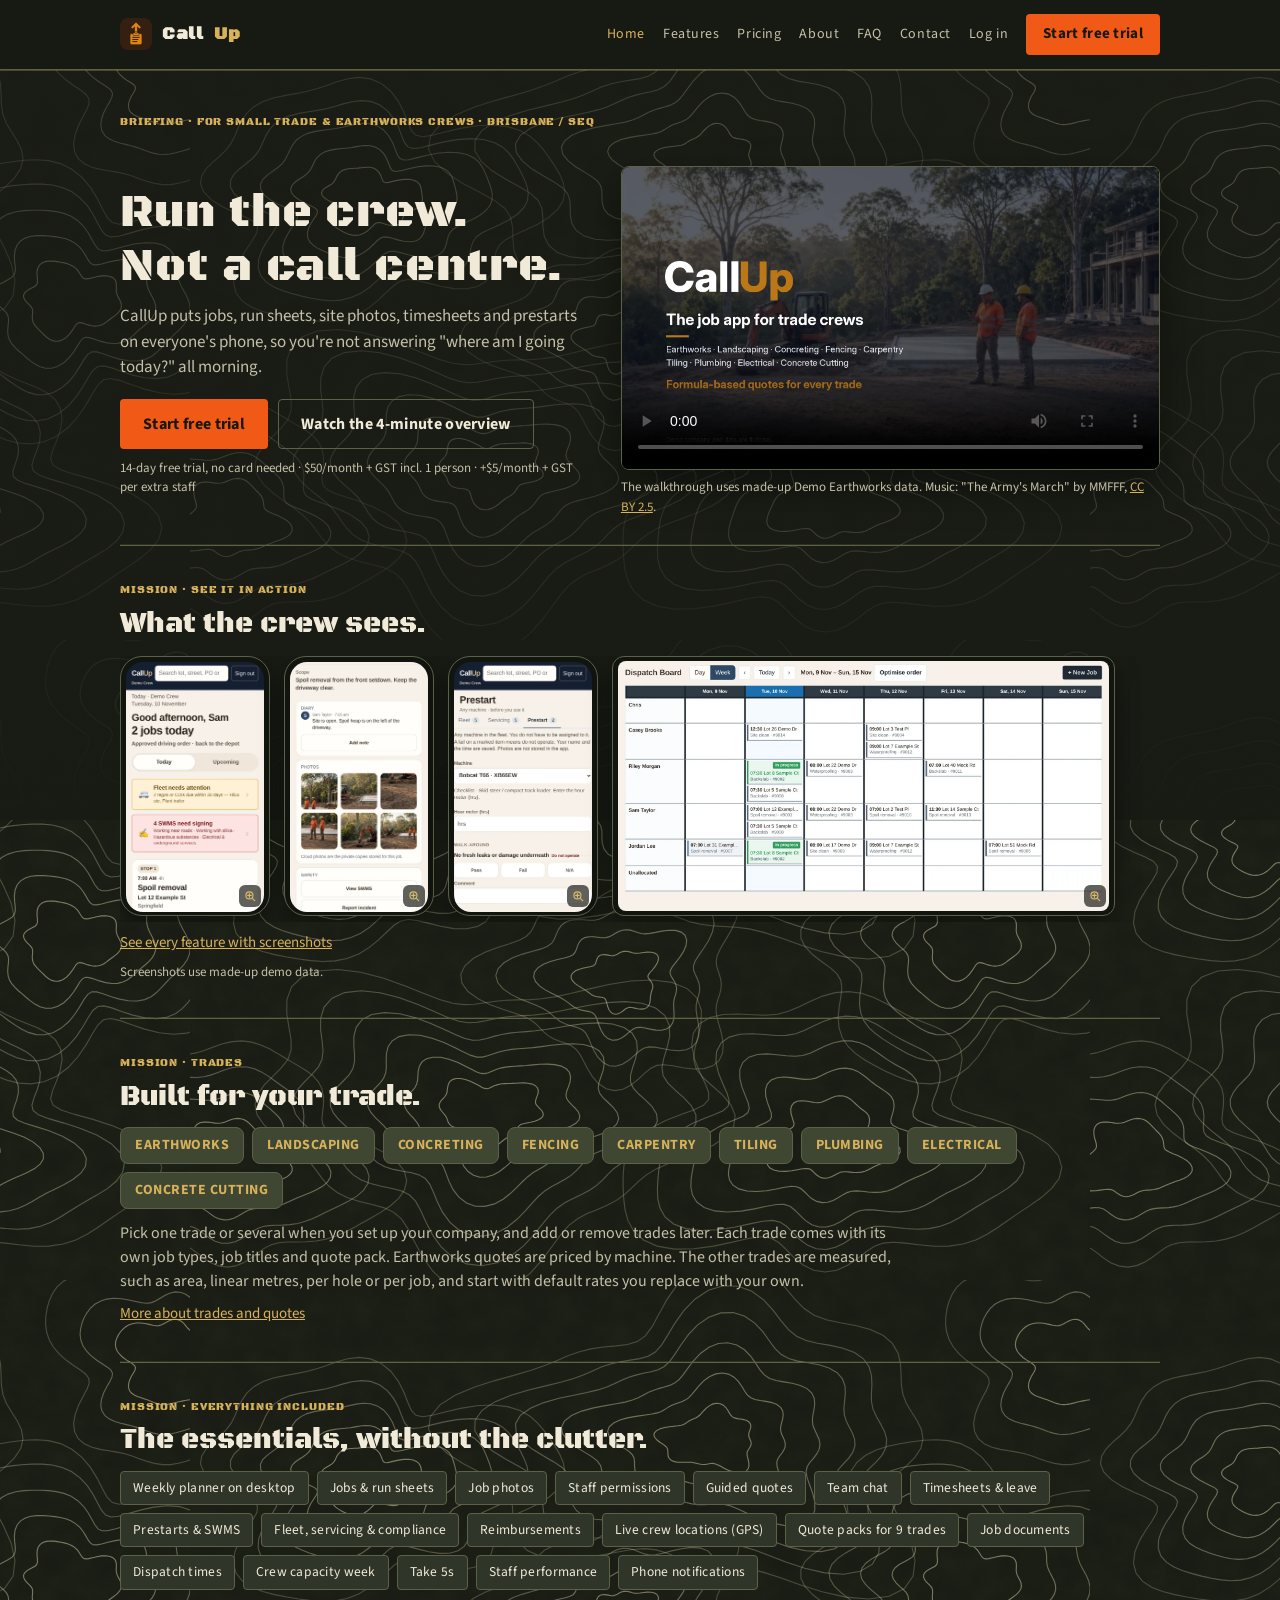
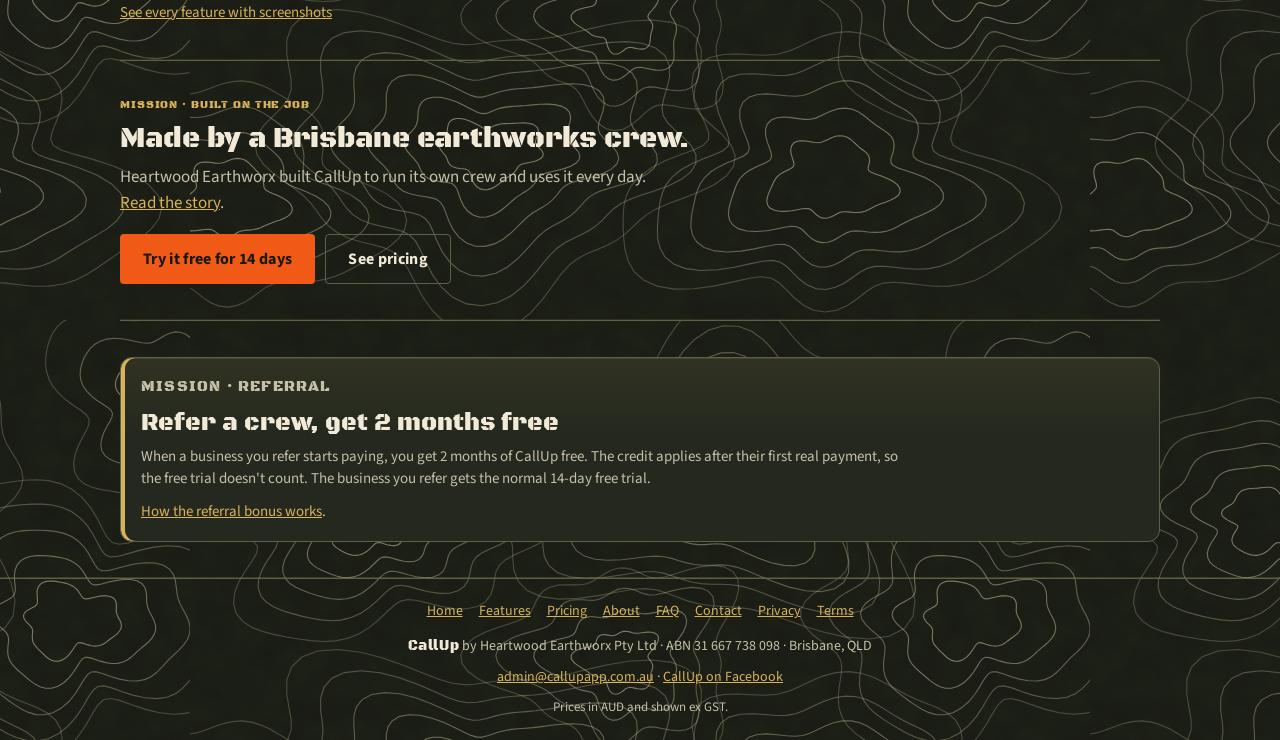
==== commit a417b12a: "Overview video: HD re-render" ====
--- a/index.html
+++ b/index.html
@@ -6,7 +6,7 @@
 <link rel="stylesheet" href="/assets/style.css?v=referral"></head><body>
 <header><nav class="nav" aria-label="Main"><a class="brand" href="/"><img src="/assets/logo-256.png" alt="" width="32" height="32">Call<span>Up</span></a><span class="spacer"></span><button class="menu-btn" aria-expanded="false" aria-controls="navlinks" onclick="var n=document.getElementById('navlinks');n.classList.toggle('open');this.setAttribute('aria-expanded',n.classList.contains('open'))">Menu</button><div class="nav-links" id="navlinks"><a class="nav-link" href="/" aria-current=page>Home</a><a class="nav-link" href="/features/">Features</a><a class="nav-link" href="/pricing/">Pricing</a><a class="nav-link" href="/about/">About</a><a class="nav-link" href="/faq/">FAQ</a><a class="nav-link" href="/contact/">Contact</a><a class="nav-link" href="https://app.callupapp.com.au/">Log in</a><a class="btn btn-primary btn-sm" href="https://app.callupapp.com.au/">Start free trial</a></div></nav></header>
 <main><div class="wrap">
-<section class="hero" id="top"><p class="eyebrow">Briefing · For small trade &amp; earthworks crews · Brisbane / SEQ</p><div><h1>Run the crew.<br>Not a call centre.</h1><p class="lead">CallUp puts jobs, run sheets, site photos, timesheets and prestarts on everyone's phone, so you're not answering "where am I going today?" all morning.</p><div class="cta-row"><a class="btn btn-primary" href="https://app.callupapp.com.au/">Start free trial</a><a class="btn btn-ghost" href="#watch">Watch the 4-minute overview</a></div><p class="small-note">14-day free trial, no card needed · $50/month + GST incl. 1 person · +$5/month + GST per extra staff</p></div><div class="hero-video" id="watch"><div class="video-frame"><video controls playsinline preload="metadata" poster="/assets/callup-overview-poster.jpg?v=v2" width="1920" height="1080" aria-label="CallUp overview video, four minutes 30 seconds. Uses made-up Demo Earthworks data."><source src="/assets/callup-overview.mp4?v=v2" type="video/mp4"><track kind="captions" src="/assets/callup-overview.vtt?v=v2" srclang="en" label="English" default><a href="/assets/callup-overview.mp4?v=v2">Download the CallUp overview video</a>.</video></div><p class="small-note">The walkthrough uses made-up Demo Earthworks data. Music: &quot;The Army's March&quot; by MMFFF, <a href="https://creativecommons.org/licenses/by/2.5/" rel="license">CC BY 2.5</a>.</p></div></section>
+<section class="hero" id="top"><p class="eyebrow">Briefing · For small trade &amp; earthworks crews · Brisbane / SEQ</p><div><h1>Run the crew.<br>Not a call centre.</h1><p class="lead">CallUp puts jobs, run sheets, site photos, timesheets and prestarts on everyone's phone, so you're not answering "where am I going today?" all morning.</p><div class="cta-row"><a class="btn btn-primary" href="https://app.callupapp.com.au/">Start free trial</a><a class="btn btn-ghost" href="#watch">Watch the 4-minute overview</a></div><p class="small-note">14-day free trial, no card needed · $50/month + GST incl. 1 person · +$5/month + GST per extra staff</p></div><div class="hero-video" id="watch"><div class="video-frame"><video controls playsinline preload="metadata" poster="/assets/callup-overview-poster.jpg?v=hd" width="1920" height="1080" aria-label="CallUp overview video, four minutes 30 seconds. Uses made-up Demo Earthworks data."><source src="/assets/callup-overview.mp4?v=hd" type="video/mp4"><track kind="captions" src="/assets/callup-overview.vtt?v=hd" srclang="en" label="English" default><a href="/assets/callup-overview.mp4?v=hd">Download the CallUp overview video</a>.</video></div><p class="small-note">The walkthrough uses made-up Demo Earthworks data. Music: &quot;The Army's March&quot; by MMFFF, <a href="https://creativecommons.org/licenses/by/2.5/" rel="license">CC BY 2.5</a>.</p></div></section>
 <section id="screens" class="section-rule"><p class="eyebrow">Mission · See it in action</p><h2>What the crew sees.</h2><div class="shot-row"><figure class="shot phone "><button type="button" class="shot-toggle" data-zoom data-zoom-title="Jobs &amp; run sheets" aria-expanded="false" aria-haspopup="dialog" aria-label="Jobs &amp; run sheets"><div class="frame"><img src="/assets/shots/today.webp" alt="CallUp screenshot. Today screen on the phone: the day's jobs in order, with fleet and SWMS reminders." width="600" height="1298" loading="lazy" decoding="async"></div></button><p class="feat-deep">Each job keeps the details, address and scope in one place. The day's run sheet is on every phone, in order, so the crew can see the jobs they are on and where they are going. The Today screen can also show fleet and SWMS reminders.</p></figure><figure class="shot phone "><button type="button" class="shot-toggle" data-zoom data-zoom-title="Job photos" aria-expanded="false" aria-haspopup="dialog" aria-label="Job photos"><div class="frame"><img src="/assets/shots/photos.webp" alt="CallUp screenshot. A job's details with its site photos." width="600" height="1298" loading="lazy" decoding="async"></div></button><p class="feat-deep">Take photos on site from the phone and they stay with that job, rather than in someone's camera roll. Thumbnails show on the job record, and you can tap one to open it full size.</p></figure><figure class="shot phone "><button type="button" class="shot-toggle" data-zoom data-zoom-title="Prestarts &amp; SWMS" aria-expanded="false" aria-haspopup="dialog" aria-label="Prestarts &amp; SWMS"><div class="frame"><img src="/assets/shots/prestart.webp" alt="CallUp screenshot. Prestart checklist for a machine: pass, fail or N/A." width="600" height="1298" loading="lazy" decoding="async"></div></button><p class="feat-deep">Prestart checks are done in the app against a machine, with pass, fail or not applicable on each item. A fail on a marked item means do not operate. SWMS documents can be read and signed on the phone, and the records stay in one place.</p></figure><figure class="shot desk row-desk"><button type="button" class="shot-toggle" data-zoom data-zoom-title="Weekly planner on desktop" aria-expanded="false" aria-haspopup="dialog" aria-label="Weekly planner on desktop"><div class="frame"><img src="/assets/shots/planner.webp" alt="CallUp screenshot. Weekly planner on desktop: crew down the side, days across the top." width="1600" height="814" loading="lazy" decoding="async"></div></button><p class="feat-deep">From the office computer, the weekly planner shows the crew down the side and the days of the week across the top. You assign jobs, people and machines to each day. Changes show up on everyone's phone.</p></figure></div><p class="shots-more"><a href="/features/">See every feature with screenshots</a></p><p class="small-note shots-note">Screenshots use made-up demo data.</p></section>
 <section id="trades" class="section-rule"><p class="eyebrow">Mission · Trades</p><h2>Built for your trade.</h2><ul class="trade-list" aria-label="Supported trades"><li>Earthworks</li><li>Landscaping</li><li>Concreting</li><li>Fencing</li><li>Carpentry</li><li>Tiling</li><li>Plumbing</li><li>Electrical</li><li>Concrete Cutting</li></ul><p class="trades-copy">Pick one trade or several when you set up your company, and add or remove trades later. Each trade comes with its own job types, job titles and quote pack. Earthworks quotes are priced by machine. The other trades are measured, such as area, linear metres, per hole or per job, and start with default rates you replace with your own.</p><p class="shots-more"><a href="/features/#trades">More about trades and quotes</a></p></section><section class="section-rule"><p class="eyebrow">Mission · Everything included</p><h2>The essentials, without the clutter.</h2><ul class="feat-chips"><li><a href="/features/#planner">Weekly planner on desktop</a></li><li><a href="/features/#jobs">Jobs &amp; run sheets</a></li><li><a href="/features/#photos">Job photos</a></li><li><a href="/features/#permissions">Staff permissions</a></li><li><a href="/features/#quotes">Guided quotes</a></li><li><a href="/features/#chat">Team chat</a></li><li><a href="/features/#timesheets">Timesheets &amp; leave</a></li><li><a href="/features/#prestarts">Prestarts &amp; SWMS</a></li><li><a href="/features/#fleet">Fleet, servicing &amp; compliance</a></li><li><a href="/features/#reimbursements">Reimbursements</a></li><li><a href="/features/#gps">Live crew locations (GPS)</a></li><li><a href="/features/#trades">Quote packs for 9 trades</a></li><li><a href="/features/#documents">Job documents</a></li><li><a href="/features/#dispatch">Dispatch times</a></li><li><a href="/features/#capacity">Crew capacity week</a></li><li><a href="/features/#take5">Take 5s</a></li><li><a href="/features/#performance">Staff performance</a></li><li><a href="/features/#notifications">Phone notifications</a></li></ul><p class="shots-more"><a href="/features/">See every feature with screenshots</a></p></section>
 <section class="section-rule"><p class="eyebrow">Mission · Built on the job</p><h2>Made by a Brisbane earthworks crew.</h2><p class="lead">Heartwood Earthworx built CallUp to run its own crew and uses it every day. <a href="/about/">Read the story</a>.</p><div class="cta-row"><a class="btn btn-primary" href="https://app.callupapp.com.au/">Try it free for 14 days</a><a class="btn btn-ghost" href="/pricing/">See pricing</a></div></section>
